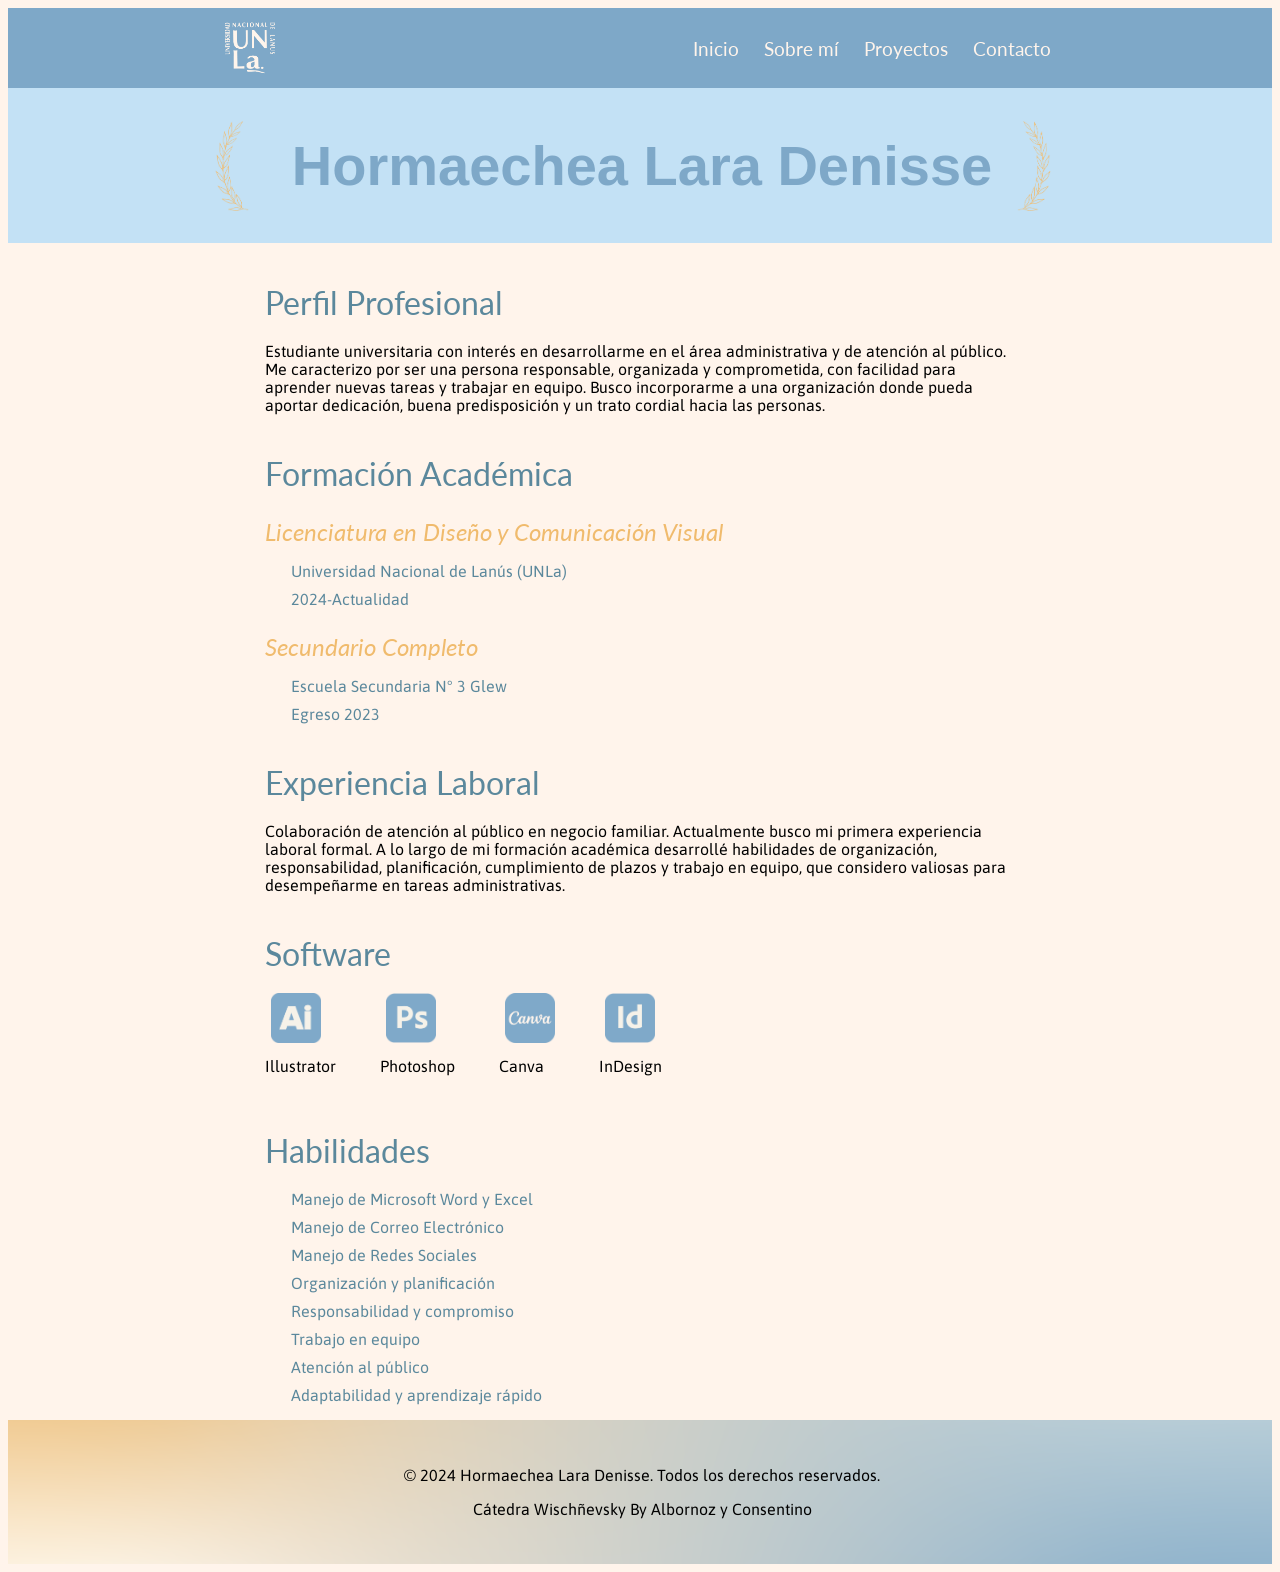
==== index.html @ e897393e "devolución pre-entrega" ====
<!DOCTYPE html>
<html lang="es">

<head>
    <meta charset="utf-8" />
    <title>CV Denisse</title>
    <link rel="stylesheet" href="estilos.css" />
    <style>
        @import url('https://fonts.googleapis.com/css2?family=Asap:ital,wght@0,100..900;1,100..900&display=swap');
        @import url('https://fonts.googleapis.com/css2?family=Lato:ital,wght@0,100;0,300;0,400;0,700;0,900;1,100;1,300;1,400;1,700;1,900&display=swap');
    </style>
    <!--falta el favicon!-->
</head>

<body>
    <header>
        <div class="contenedor">
            <img src="img/unla-claro.png" alt="unla-claro" width="60" height="60" />
            <nav>
                <a href="#">Inicio</a>
                <a href="#">Sobre mí</a>
                <a href="#">Proyectos</a>
                <a href="https://www.instagram.com/d3306_/">Contacto</a>
            </nav>
        </div>
    </header>
    <main>
        <section id="yo">
            <img src="img/laurel-izq.png" alt="laurel-izq" width="90" height="90" />
            <h1>Hormaechea Lara Denisse</h1>
            <img src="img/laurel-der.png" alt="laurel-der" width="90" height="90" />
        </section>
        <section id="perfil">
            <h2>Perfil Profesional</h2>
            <p>Estudiante universitaria con interés en desarrollarme en el área administrativa y de atención al público.
                Me caracterizo por ser una persona responsable, organizada y comprometida, con facilidad para aprender
                nuevas tareas y trabajar en equipo. Busco incorporarme a una organización donde pueda aportar
                dedicación, buena predisposición y un trato cordial hacia las personas. </p>
        </section>
        <section id="formacion">
            <h2>Formación Académica</h2>
            <h3>Licenciatura en Diseño y Comunicación Visual</h3>
            <ul>
                <li>Universidad Nacional de Lanús (UNLa)</li>
                <li>2024-Actualidad</li>
            </ul>
            <h3>Secundario Completo</h3>
            <ul>
                <li>Escuela Secundaria N° 3 Glew</li>
                <li>Egreso 2023</li>
            </ul>
        </section>
        <section id="experiencia">
            <h2>Experiencia Laboral</h2>
            <p>Colaboración de atención al público en negocio familiar. Actualmente busco mi primera experiencia laboral
                formal. A lo largo de mi formación académica desarrollé habilidades de organización, responsabilidad,
                planificación, cumplimiento de plazos y trabajo en equipo, que considero valiosas para desempeñarme en
                tareas administrativas. </p>
        </section>
        <section id="software">
            <h2>Software</h2>
            <article id="iconos">
                <a>
                    <img src="img/logo-ai.png" alt="logo-ai" width="50" height="50" />
                    <p>Illustrator</p>
                </a>
                <a>
                    <img src="img/logo-ps.png" alt="logo-ps" width="50" height="50" />
                    <p>Photoshop</p>
                </a>
                <a>
                    <img src="img/logo-can.png" alt="logo-can" width="50" height="50" />
                    <p>Canva</p>
                </a>
                <a>
                    <img src="img/logo-id.png" alt="logo-id" width="50" height="50" />
                    <p>InDesign</p>
                </a>
            </article>
        </section>
        <section id="habilidades">
            <h2>Habilidades</h2>
            <ul>
                <li>Manejo de Microsoft Word y Excel</li>
                <li>Manejo de Correo Electrónico</li>
                <li>Manejo de Redes Sociales</li>
                <li>Organización y planificación</li>
                <li>Responsabilidad y compromiso</li>
                <li>Trabajo en equipo</li>
                <li>Atención al público</li>
                <li>Adaptabilidad y aprendizaje rápido</li>
            </ul>
        </section>
    </main>
    <footer>
        <p>© 2024 Hormaechea Lara Denisse. Todos los derechos reservados.</p>
        <p>Cátedra Wischñevsky By Albornoz y Consentino</p>
    </footer>
</body>

</html>
---- estilos.css ----
/* CSS DOCUMENT */
@charset "UTF-8";


/* titulos y eso */

body {

    h1,
    h2,
    h3,
    p {
        margin-left: 4px;
        margin-right: 0;
        padding: 0;
    }

    background-color: #fff4eb;
}

h1 {
    font-family: "Lato-bold", sans-serif;
    font-weight: 700;
    font-style: normal;
    font-size: 3.5em;
    color: #7ea8c8;
    margin-left: 6px;
    text-align: center;
}

h2 {
    font-family: "Lato", sans-serif;
    font-weight: 400;
    font-style: normal;
    font-size: 2em;
    color: #5b889c;
    margin-left: 10px;
    margin-bottom: 20px;
    margin-top: 40px;
}

h3 {
    font-family: "Lato", sans-serif;
    font-weight: 400;
    font-style: italic;
    font-size: 1.5em;
    color: #f0bb6d;
    margin-left: 6px;
    margin-bottom: 10px;
}

p {
    font-family: "Asap", sans-serif;
    font-weight: 400;
    font-style: normal;
    font-size: 1em;
    color: #000000;
    margin-left: 6px
}

ul {
    font-family: "Asap", sans-serif;
    font-weight: 400;
    font-style: normal;
    font-size: 1em;
    color: #5b889c;
    list-style: none;
    padding-left: 20px;

    li {
        margin: 10px;
    }
}

#yo {
    display: flex;
    justify-content: center;
    align-items: center;
    background-color: #c3e1f5;
    height: 15vh; /*esta altura es rarísima, primero es un error establecer una altura fija a los objetos porque cuando pasemos a responsive vas a tener un problemón, el tamaño de una caja lo tiene que generar los elementos internos como los paddings, y por otro lado, se utilizan los vh para cuando la medida depende de un tamaño de pantalla y este número es muy chiquito */
    padding: 10px 16px;
}

#perfil {
    padding: 0 20%; /*este porcentaje genera márgenes laterales muy grandes y deja demasiado poco espacio útil para el contenido. Buscá una solución con max-width y centrado de flex en lugar de reservar un porcentaje tan grande a cada lado.*/
}

#formacion {
    padding: 0 20%;
}

#experiencia {
    padding: 0 20%;
}

#software {
    padding: 0 20%;
}

#habilidades {
    padding: 0 20%;
}

footer {
    text-align: center;
    padding: 30px;
    background-image: url(img/fondo-1.png);
    background-position: center;
    background-size: cover;
}

header {

    background-color: #7ea8c8;

    nav {
        font-family: "Lato", sans-serif;
        font-weight: 400;
        font-style: normal;
        font-size: 1.2em;
        color: #fff4eb;
        text-align: right;

        a {
            text-decoration: none;
            color: #fff4eb;
            padding: 0 10px;
            font-size: 1em;
        }
    }

    padding: 10px;
}

.contenedor {
    display: flex;
    justify-content: space-around;
    align-items: center;
    flex-wrap: wrap;
}

#iconos {
    display: flex;
    justify-content: flex-start;
    gap: 40px;

    p {
        margin-top: 10px;
    }

    img {
        margin-left: 10px
    }
}
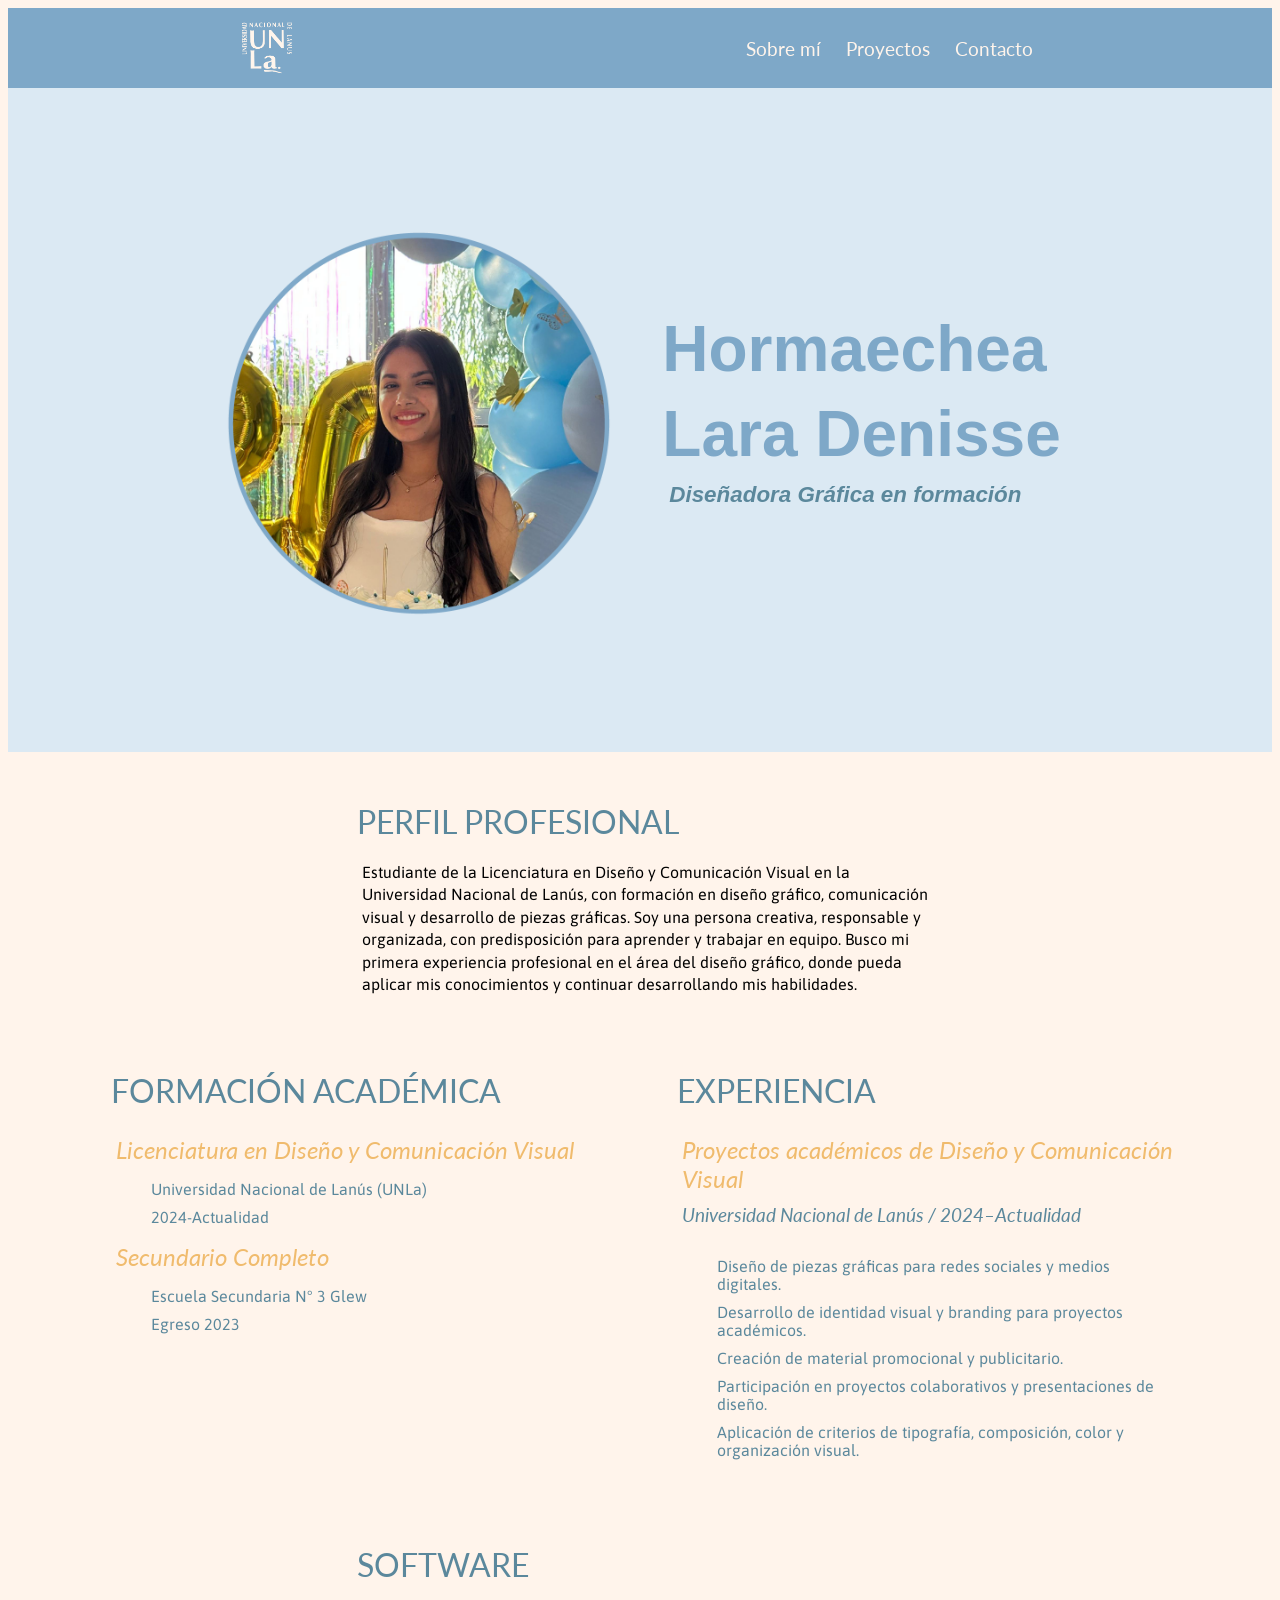
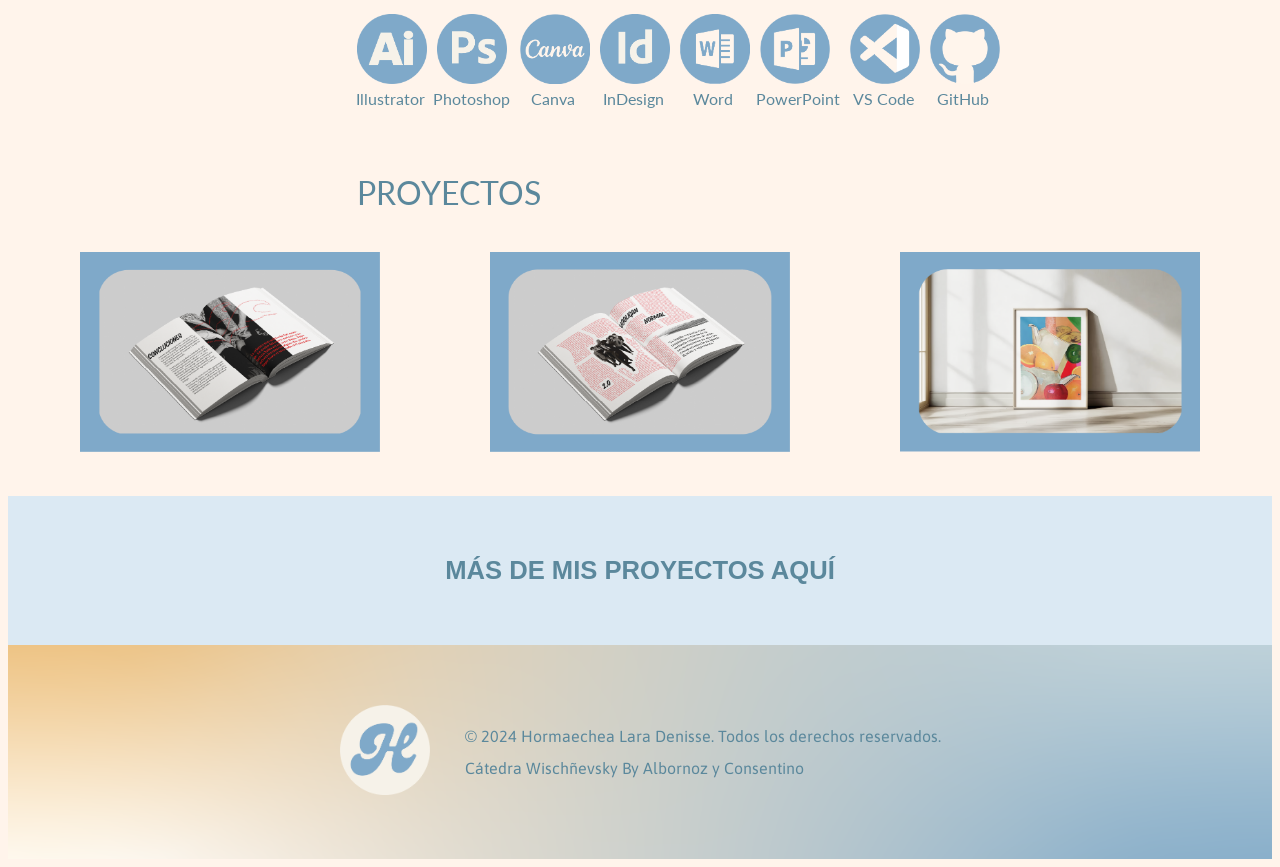
==== commit 201c8d3a: "Entrega final TP1" ====
--- a/index.html
+++ b/index.html
@@ -5,11 +5,11 @@
     <meta charset="utf-8" />
     <title>CV Denisse</title>
     <link rel="stylesheet" href="estilos.css" />
+    <link rel="icon" href="img/favicon.png" type="image/png" />
     <style>
         @import url('https://fonts.googleapis.com/css2?family=Asap:ital,wght@0,100..900;1,100..900&display=swap');
         @import url('https://fonts.googleapis.com/css2?family=Lato:ital,wght@0,100;0,300;0,400;0,700;0,900;1,100;1,300;1,400;1,700;1,900&display=swap');
     </style>
-    <!--falta el favicon!-->
 </head>
 
 <body>
@@ -17,84 +17,136 @@
         <div class="contenedor">
             <img src="img/unla-claro.png" alt="unla-claro" width="60" height="60" />
             <nav>
-                <a href="#">Inicio</a>
-                <a href="#">Sobre mí</a>
-                <a href="#">Proyectos</a>
+                <a href="#perfil">Sobre mí</a>
+                <a href="#proyectos">Proyectos</a>
                 <a href="https://www.instagram.com/d3306_/">Contacto</a>
             </nav>
         </div>
     </header>
     <main>
         <section id="yo">
-            <img src="img/laurel-izq.png" alt="laurel-izq" width="90" height="90" />
-            <h1>Hormaechea Lara Denisse</h1>
-            <img src="img/laurel-der.png" alt="laurel-der" width="90" height="90" />
+            <div class="izq">
+                <img src="img/yo.png" alt="yo" width="400px" height="400px" />
+            </div>
+            <div class="der">
+                <h1>Hormaechea</h1>
+                <h1>Lara Denisse</h1>
+                <h3>Diseñadora Gráfica en formación</h3>
+            </div>
         </section>
         <section id="perfil">
-            <h2>Perfil Profesional</h2>
-            <p>Estudiante universitaria con interés en desarrollarme en el área administrativa y de atención al público.
-                Me caracterizo por ser una persona responsable, organizada y comprometida, con facilidad para aprender
-                nuevas tareas y trabajar en equipo. Busco incorporarme a una organización donde pueda aportar
-                dedicación, buena predisposición y un trato cordial hacia las personas. </p>
+            <div class="perfil-izq">
+                <h2>PERFIL PROFESIONAL</h2>
+                <p>Estudiante de la Licenciatura en Diseño y Comunicación Visual en la Universidad Nacional de Lanús,
+                    con formación en diseño gráfico, comunicación visual y desarrollo de piezas gráficas. Soy una
+                    persona
+                    creativa, responsable y organizada, con predisposición para aprender y trabajar en equipo. Busco mi
+                    primera experiencia profesional en el área del diseño gráfico, donde pueda aplicar mis conocimientos
+                    y continuar desarrollando mis habilidades. </p>
+            </div>
         </section>
-        <section id="formacion">
-            <h2>Formación Académica</h2>
-            <h3>Licenciatura en Diseño y Comunicación Visual</h3>
-            <ul>
-                <li>Universidad Nacional de Lanús (UNLa)</li>
-                <li>2024-Actualidad</li>
-            </ul>
-            <h3>Secundario Completo</h3>
-            <ul>
-                <li>Escuela Secundaria N° 3 Glew</li>
-                <li>Egreso 2023</li>
-            </ul>
-        </section>
-        <section id="experiencia">
-            <h2>Experiencia Laboral</h2>
-            <p>Colaboración de atención al público en negocio familiar. Actualmente busco mi primera experiencia laboral
-                formal. A lo largo de mi formación académica desarrollé habilidades de organización, responsabilidad,
-                planificación, cumplimiento de plazos y trabajo en equipo, que considero valiosas para desempeñarme en
-                tareas administrativas. </p>
+        <section class="formacion-experiencia">
+            <article class="formacion">
+                <h2>FORMACIÓN ACADÉMICA</h2>
+                <div class="contenedores-formacion">
+                    <div class="universidad-izq">
+                        <h4>Licenciatura en Diseño y Comunicación Visual</h4>
+                        <ul>
+                            <li>Universidad Nacional de Lanús (UNLa)</li>
+                            <li>2024-Actualidad</li>
+                        </ul>
+                    </div>
+                    <div class="colegio-der">
+                        <h4>Secundario Completo</h4>
+                        <ul>
+                            <li>Escuela Secundaria N° 3 Glew</li>
+                            <li>Egreso 2023</li>
+                        </ul>
+                    </div>
+                </div>
+            </article>
+            <article class="experiencia">
+                <h2>EXPERIENCIA</h2>
+                <h4>Proyectos académicos de Diseño y Comunicación Visual</h4>
+                <h5>Universidad Nacional de Lanús / 2024–Actualidad</h5>
+                <ul>
+                    <li>Diseño de piezas gráficas para redes sociales y medios digitales.</li>
+                    <li>Desarrollo de identidad visual y branding para proyectos académicos.</li>
+                    <li>Creación de material promocional y publicitario.</li>
+                    <li>Participación en proyectos colaborativos y presentaciones de diseño.</li>
+                    <li>Aplicación de criterios de tipografía, composición, color y organización visual.</li>
+                </ul>
+            </article>
         </section>
         <section id="software">
-            <h2>Software</h2>
-            <article id="iconos">
-                <a>
-                    <img src="img/logo-ai.png" alt="logo-ai" width="50" height="50" />
-                    <p>Illustrator</p>
-                </a>
-                <a>
-                    <img src="img/logo-ps.png" alt="logo-ps" width="50" height="50" />
-                    <p>Photoshop</p>
-                </a>
-                <a>
-                    <img src="img/logo-can.png" alt="logo-can" width="50" height="50" />
-                    <p>Canva</p>
-                </a>
-                <a>
-                    <img src="img/logo-id.png" alt="logo-id" width="50" height="50" />
-                    <p>InDesign</p>
-                </a>
-            </article>
+            <div class="software">
+                <h2>SOFTWARE</h2>
+                <article id="iconos">
+                    <a>
+                        <img src="img/ai.png" alt="ai" width="70" height="70" />
+                        <h6>Illustrator</h6>
+                    </a>
+                    <a>
+                        <img src="img/ps.png" alt="ps" width="70" height="70" />
+                        <h6>Photoshop</h6>
+                    </a>
+                    <a>
+                        <img src="img/canva.png" alt="canva" width="70" height="70" />
+                        <h6>Canva</h6>
+                    </a>
+                    <a>
+                        <img src="img/id.png" alt="id" width="70" height="70" />
+                        <h6>InDesign</h6>
+                    </a>
+                    <a>
+                        <img src="img/word.png" alt="word" width="70" height="70" />
+                        <h6>Word</h6>
+                    </a>
+                    <a>
+                        <img src="img/pp.png" alt="pp" width="70" height="70" />
+                        <h6>PowerPoint</h6>
+                    </a>
+                    <a>
+                        <img src="img/vscode.png" alt="vscode" width="70" height="70" />
+                        <h6>VS Code</h6>
+                    </a>
+                    <a>
+                        <img src="img/git.png" alt="git" width="70" height="70" />
+                        <h6>GitHub</h6>
+                    </a>
+                </article>
+            </div>
         </section>
-        <section id="habilidades">
-            <h2>Habilidades</h2>
-            <ul>
-                <li>Manejo de Microsoft Word y Excel</li>
-                <li>Manejo de Correo Electrónico</li>
-                <li>Manejo de Redes Sociales</li>
-                <li>Organización y planificación</li>
-                <li>Responsabilidad y compromiso</li>
-                <li>Trabajo en equipo</li>
-                <li>Atención al público</li>
-                <li>Adaptabilidad y aprendizaje rápido</li>
-            </ul>
+        <section id="proyectos">
+            <div class="proyectos">
+                <h2>PROYECTOS</h2>
+            </div>
+            <div class="proyecto-img">
+                <div class="doble-img">
+                    <img src="img/doble-img.png" alt="doble-img" width="300" height="200" />
+                </div>
+                <div class="doble-roja">
+                    <img src="img/doble-roja.png" alt="doble-roja" width="300" height="200" />
+                </div>
+                <div class="cuadro">
+                    <img src="img/cuadro.png" alt="cuadro" width="300" height="200" />
+                </div>
+            </div>
+            <nav class="link-proyectos">
+                <a href="https://www.behance.net/laradehormaec">MÁS DE MIS PROYECTOS AQUÍ</a>
+            </nav>
         </section>
     </main>
     <footer>
-        <p>© 2024 Hormaechea Lara Denisse. Todos los derechos reservados.</p>
-        <p>Cátedra Wischñevsky By Albornoz y Consentino</p>
+        <section id="f">
+            <div class="f-izq">
+                <img src="img/favicon.png" alt="favicon" width="90" height="90">
+            </div>
+            <div class="f-der">
+                <p>© 2024 Hormaechea Lara Denisse. Todos los derechos reservados.</p>
+                <p>Cátedra Wischñevsky By Albornoz y Consentino</p>
+            </div>
+        </section>
     </footer>
 </body>
 
--- a/estilos.css
+++ b/estilos.css
@@ -2,19 +2,8 @@
 @charset "UTF-8";
 
 
-/* titulos y eso */
-
+/*estilos generales*/
 body {
-
-    h1,
-    h2,
-    h3,
-    p {
-        margin-left: 4px;
-        margin-right: 0;
-        padding: 0;
-    }
-
     background-color: #fff4eb;
 }
 
@@ -22,10 +11,12 @@
     font-family: "Lato-bold", sans-serif;
     font-weight: 700;
     font-style: normal;
-    font-size: 3.5em;
+    font-size: 4em;
     color: #7ea8c8;
-    margin-left: 6px;
-    text-align: center;
+    margin-left: 3px;
+    margin-bottom: 11px;
+    margin-top: 3px;
+    text-align: left;
 }
 
 h2 {
@@ -36,17 +27,51 @@
     color: #5b889c;
     margin-left: 10px;
     margin-bottom: 20px;
-    margin-top: 40px;
+    margin-top: 10px;
 }
 
 h3 {
+    font-family: "Lato-semibold", sans-serif;
+    font-weight: 600;
+    font-style: italic;
+    font-size: 1.4em;
+    color: #5b889c;
+    margin-left: 10px;
+    margin-top: 2px;
+}
+
+h4 {
     font-family: "Lato", sans-serif;
     font-weight: 400;
     font-style: italic;
     font-size: 1.5em;
     color: #f0bb6d;
+    margin-left: 15px;
+    margin-bottom: 5px;
+    margin-top: 5px;
+
+}
+
+h5 {
+    font-family: "Lato", sans-serif;
+    font-weight: 400;
+    font-style: italic;
+    font-size: 1.2em;
+    color: #5b889c;
+    margin-left: 15px;
+    margin-bottom: 5px;
+    margin-top: 5px;
+}
+
+h6 {
+    font-family: "Lato", sans-serif;
+    font-weight: 400;
+    font-style: normal;
+    font-size: 1em;
+    color: #5b889c;
     margin-left: 6px;
-    margin-bottom: 10px;
+    margin-bottom: 5px;
+    margin-top: 3px;
 }
 
 p {
@@ -55,7 +80,8 @@
     font-style: normal;
     font-size: 1em;
     color: #000000;
-    margin-left: 6px
+    margin-left: 15px;
+    line-height: 1.4em;
 }
 
 ul {
@@ -65,50 +91,13 @@
     font-size: 1em;
     color: #5b889c;
     list-style: none;
-    padding-left: 20px;
 
     li {
         margin: 10px;
     }
 }
 
-#yo {
-    display: flex;
-    justify-content: center;
-    align-items: center;
-    background-color: #c3e1f5;
-    height: 15vh; /*esta altura es rarísima, primero es un error establecer una altura fija a los objetos porque cuando pasemos a responsive vas a tener un problemón, el tamaño de una caja lo tiene que generar los elementos internos como los paddings, y por otro lado, se utilizan los vh para cuando la medida depende de un tamaño de pantalla y este número es muy chiquito */
-    padding: 10px 16px;
-}
-
-#perfil {
-    padding: 0 20%; /*este porcentaje genera márgenes laterales muy grandes y deja demasiado poco espacio útil para el contenido. Buscá una solución con max-width y centrado de flex en lugar de reservar un porcentaje tan grande a cada lado.*/
-}
-
-#formacion {
-    padding: 0 20%;
-}
-
-#experiencia {
-    padding: 0 20%;
-}
-
-#software {
-    padding: 0 20%;
-}
-
-#habilidades {
-    padding: 0 20%;
-}
-
-footer {
-    text-align: center;
-    padding: 30px;
-    background-image: url(img/fondo-1.png);
-    background-position: center;
-    background-size: cover;
-}
-
+/*inicio de header*/
 header {
 
     background-color: #7ea8c8;
@@ -139,16 +128,185 @@
     flex-wrap: wrap;
 }
 
+/*fin de header*/
+
+
+/*inicio yo*/
+#yo {
+    display: flex;
+    justify-content: center;
+    align-items: center;
+    gap: 20px;
+    background-color: #dbe9f3;
+    padding-top: 130px;
+    padding-bottom: 130px;
+}
+
+.der {
+    text-indent: 20px;
+}
+
+/*fin yo*/
+
+
+/*inicio perfil*/
+#perfil {
+    margin-left: 185px;
+    margin-right: 185px;
+    margin-top: 50px;
+    padding-left: 154px;
+    padding-right: 154px;
+}
+
+/*fin perfil*/
+
+
+/*inicio formacion y experiencia*/
+.formacion-experiencia {
+    display: flex;
+    justify-content: center;
+    flex-direction: row;
+    column-gap: 8%;
+    padding: 50px 50px 50px 50px;
+}
+
+/*fin formacion y experiencia*/
+
+
+/*inicio formacion*/
+.formacion {
+    display: flex;
+    flex-direction: column;
+    max-width: 44%;
+}
+
+/*fin formacion*/
+
+
+/*inicio experiencia*/
+.experiencia {
+    display: flex;
+    flex-direction: column;
+    max-width: 44%;
+}
+
+/*fin experiencia*/
+
+
+/*inicio software*/
+.software {
+    margin-left: 185px;
+    margin-right: 185px;
+    padding-left: 154px;
+    padding-right: 154px;
+}
+
 #iconos {
     display: flex;
-    justify-content: flex-start;
-    gap: 40px;
-
+    justify-content: space-around;
+
+    h6 {
+        margin-top: 1px;
+        text-align: center;
+    }
+
+    img {
+        margin-left: 10px;
+        margin-top: 10px;
+    }
+}
+
+/*fin software*/
+
+
+/*inicio proyectos*/
+.proyectos {
+    margin-left: 185px;
+    margin-right: 185px;
+    margin-top: 60px;
+    margin-bottom: 30px;
+    padding-left: 154px;
+    padding-right: 154px;
+
+}
+
+.proyecto-img {
+    display: flex;
+    flex-wrap: wrap;
+    justify-content: center;
+    gap: 110px;
+    margin: 40px;
+}
+
+.doble-img:hover {
+    transform: scale(1.3);
+    transition: 2s;
+    box-shadow: 0px 0px 20px #f1bb6d;
+}
+
+.doble-roja:hover {
+    transform: scale(1.3);
+    transition: 2s;
+    box-shadow: 0px 0px 20px #f1bb6d;
+}
+
+.cuadro:hover {
+    transform: scale(1.3);
+    transition: 2s;
+    box-shadow: 0px 0px 20px #f1bb6d;
+}
+
+.link-proyectos {
+    text-align: center;
+    padding: 60px;
+    background-color: #dbe9f3;
+}
+
+.link-proyectos a {
+    font-family: "Lato-bold", sans-serif;
+    font-weight: 700;
+    font-style: normal;
+    font-size: 1.6em;
+    text-decoration: none;
+    background: none;
+    border: none;
+    transition: 0.5s;
+    cursor: pointer;
+    border-radius: 2px;
+    color: #5b889c;
+}
+
+.link-proyectos a:hover {
+    background-color: #fff4eb;
+    box-shadow: 0 0 10px #f0bb6d, 0 0 40px #f0bb6d, 0 0 80px #f0bb6d;
+}
+
+/*fin proyectos*/
+
+
+/*inicio footer*/
+footer {
+    padding: 60px;
+    background-image: url(img/fondo-1.png);
+    background-position: center;
+    background-size: cover;
+}
+
+#f {
+    display: flex;
+    flex-wrap: wrap;
+    justify-content: center;
+    align-items: center;
+    gap: 20px
+}
+
+.f-der {
     p {
-        margin-top: 10px;
-    }
-
-    img {
-        margin-left: 10px
-    }
-}+        color:#5b889c;
+        text-align: left;
+        line-height: 1em;
+        font-size: 1em;
+    }
+}
+
+/*fin footer*/
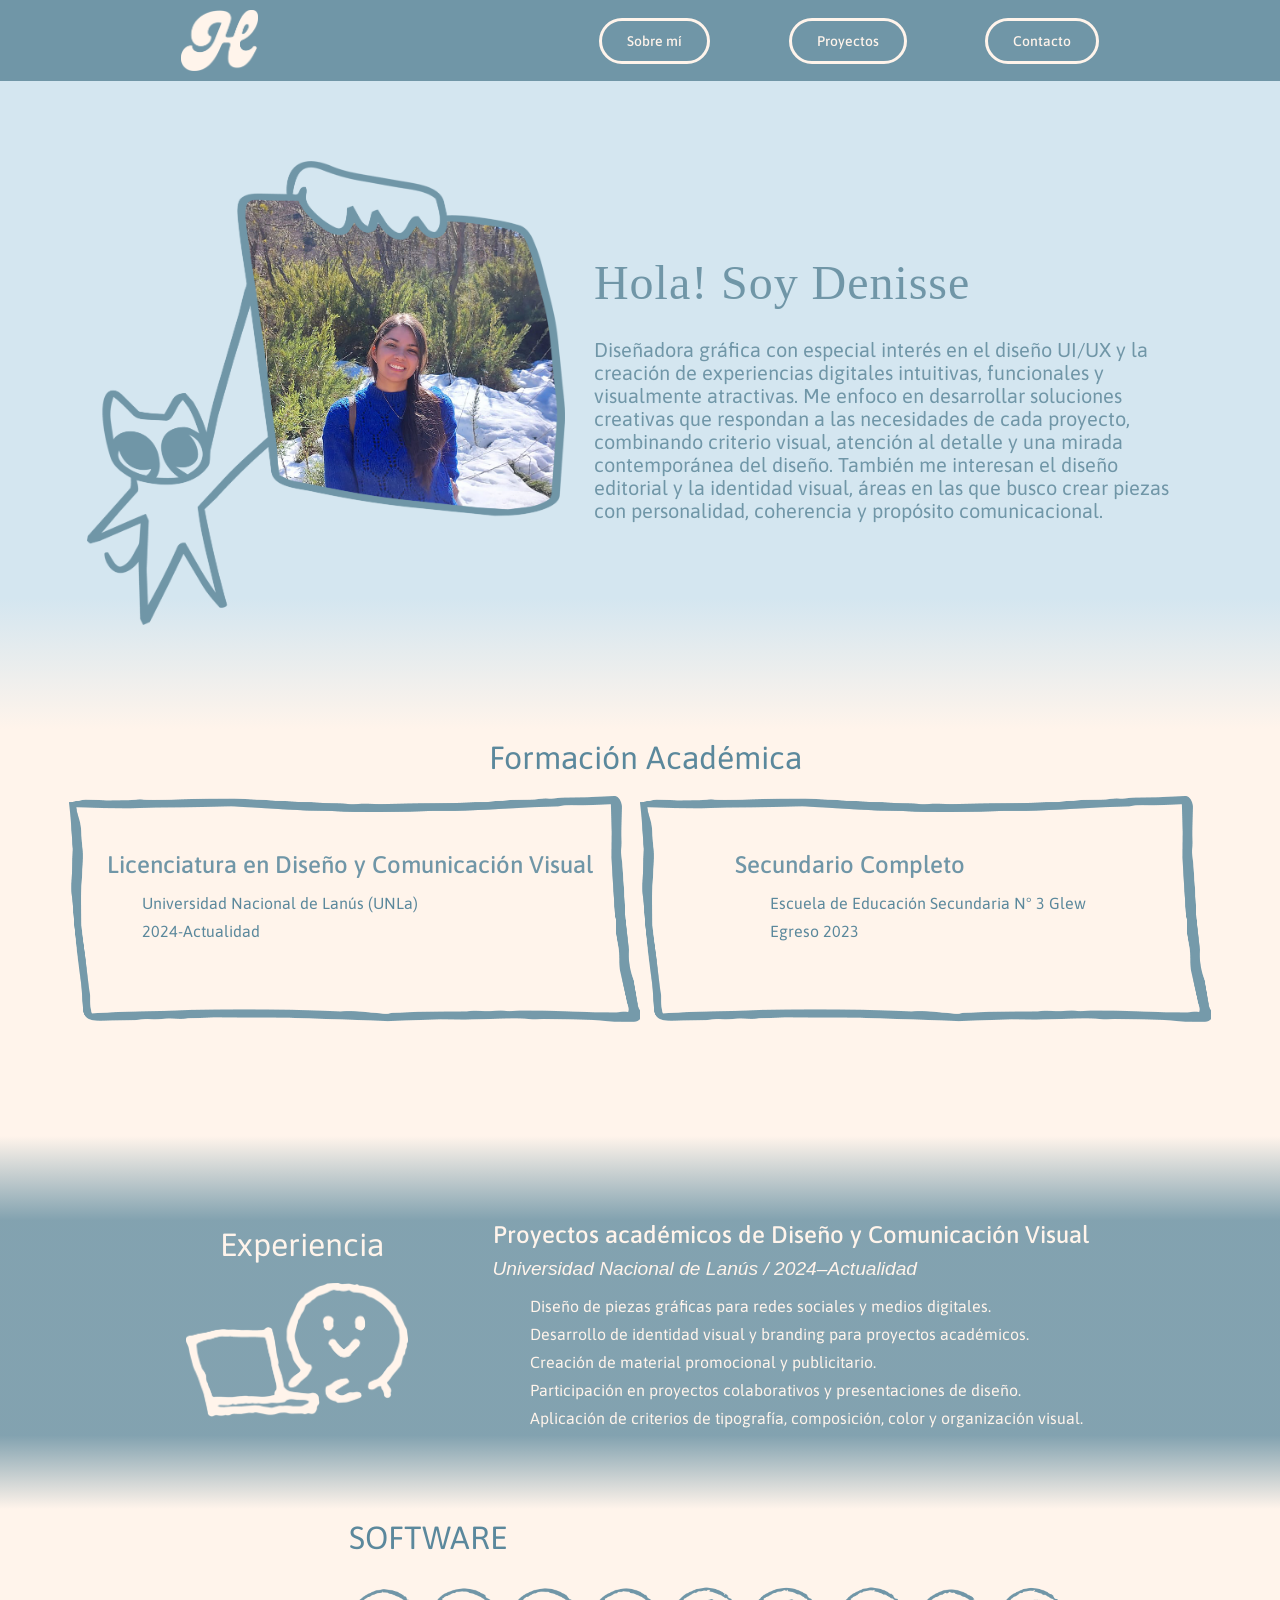
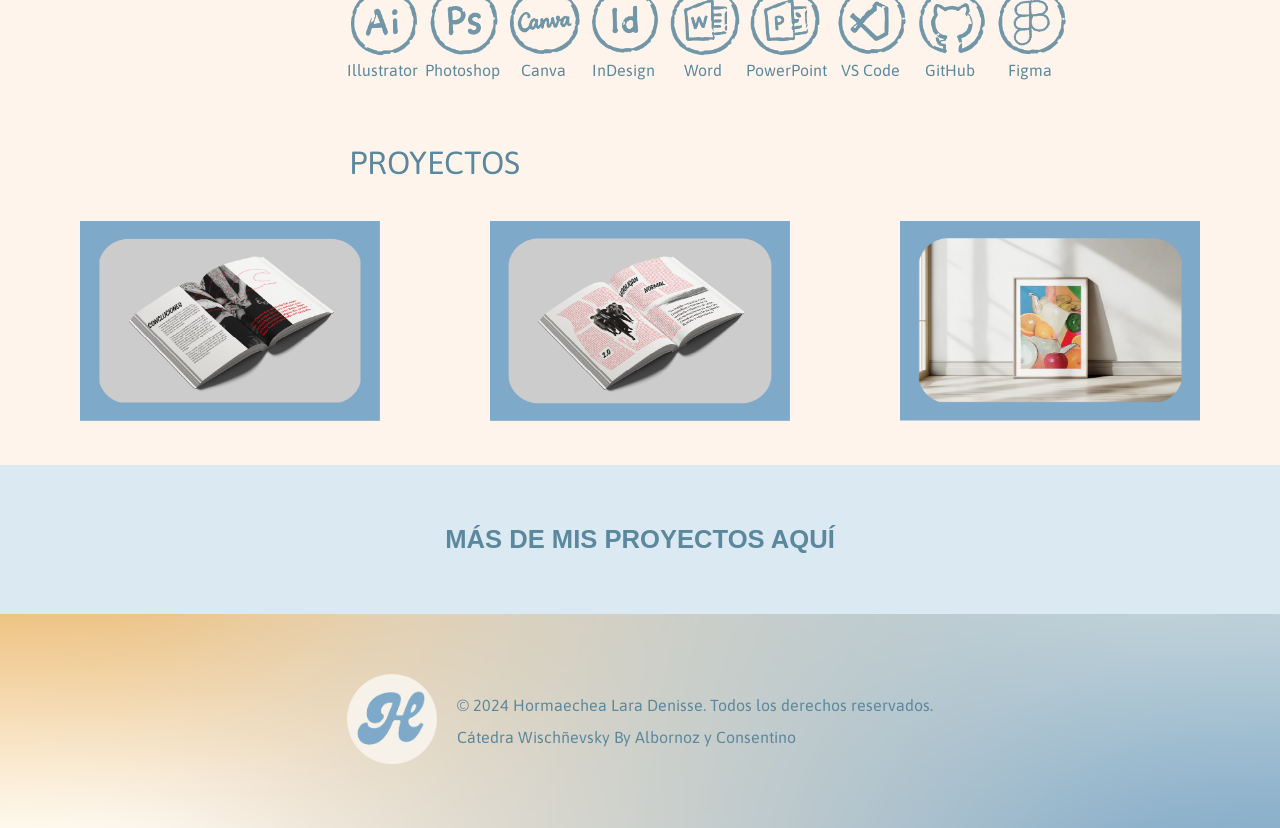
==== commit 37790d82: "pre-entrega" ====
--- a/index.html
+++ b/index.html
@@ -8,14 +8,13 @@
     <link rel="icon" href="img/favicon.png" type="image/png" />
     <style>
         @import url('https://fonts.googleapis.com/css2?family=Asap:ital,wght@0,100..900;1,100..900&display=swap');
-        @import url('https://fonts.googleapis.com/css2?family=Lato:ital,wght@0,100;0,300;0,400;0,700;0,900;1,100;1,300;1,400;1,700;1,900&display=swap');
     </style>
 </head>
 
 <body>
     <header>
         <div class="contenedor">
-            <img src="img/unla-claro.png" alt="unla-claro" width="60" height="60" />
+            <img src="img/logo-claro.png" alt="logo-claro" width="77" height="61" />
             <nav>
                 <a href="#perfil">Sobre mí</a>
                 <a href="#proyectos">Proyectos</a>
@@ -26,47 +25,52 @@
     <main>
         <section id="yo">
             <div class="izq">
-                <img src="img/yo.png" alt="yo" width="400px" height="400px" />
+                <img src="img/yo.png" alt="yo" width="478px" height="464px" />
             </div>
             <div class="der">
-                <h1>Hormaechea</h1>
-                <h1>Lara Denisse</h1>
-                <h3>Diseñadora Gráfica en formación</h3>
+                <h1>Hola! Soy Denisse</h1>
+                <p>Diseñadora gráfica con especial interés en el diseño UI/UX y la creación de experiencias digitales
+                    intuitivas, funcionales y visualmente atractivas. Me enfoco en desarrollar soluciones creativas que
+                    respondan a las necesidades de cada proyecto, combinando criterio visual, atención al detalle y una
+                    mirada contemporánea del diseño. También me interesan el diseño editorial y la identidad visual,
+                    áreas en las que busco crear piezas con personalidad, coherencia y propósito comunicacional.</p>
             </div>
         </section>
-        <section id="perfil">
-            <div class="perfil-izq">
-                <h2>PERFIL PROFESIONAL</h2>
-                <p>Estudiante de la Licenciatura en Diseño y Comunicación Visual en la Universidad Nacional de Lanús,
-                    con formación en diseño gráfico, comunicación visual y desarrollo de piezas gráficas. Soy una
-                    persona
-                    creativa, responsable y organizada, con predisposición para aprender y trabajar en equipo. Busco mi
-                    primera experiencia profesional en el área del diseño gráfico, donde pueda aplicar mis conocimientos
-                    y continuar desarrollando mis habilidades. </p>
-            </div>
-        </section>
-        <section class="formacion-experiencia">
-            <article class="formacion">
-                <h2>FORMACIÓN ACADÉMICA</h2>
-                <div class="contenedores-formacion">
-                    <div class="universidad-izq">
+        <section class="formacion">
+            <h2>Formación Académica</h2>
+            <div class="contenedores-formacion">
+                <div class="universidad-izq">
+                    <div class="uno">
+                        <img src="img/cuadro1.png" alt="cuadro" width="571" height="226" />
+                    </div>
+                    <div class="dos">
                         <h4>Licenciatura en Diseño y Comunicación Visual</h4>
                         <ul>
                             <li>Universidad Nacional de Lanús (UNLa)</li>
                             <li>2024-Actualidad</li>
                         </ul>
                     </div>
-                    <div class="colegio-der">
+                </div>
+                <div class="colegio-der">
+                    <div class="tres">
+                        <img src="img/cuadro2.png" alt="cuadro" width="571" height="226" />
+                    </div>
+                    <div class="cuatro">
                         <h4>Secundario Completo</h4>
                         <ul>
-                            <li>Escuela Secundaria N° 3 Glew</li>
+                            <li>Escuela de Educación Secundaria N° 3 Glew</li>
                             <li>Egreso 2023</li>
                         </ul>
                     </div>
                 </div>
-            </article>
-            <article class="experiencia">
-                <h2>EXPERIENCIA</h2>
+            </div>
+        </section>
+        <section class="experiencia">
+            <div class="experiencia-izq">
+                <h2>Experiencia</h2>
+                <img src="img/experiencia.png" alt="experiencia" width="222" height="134" />
+            </div>
+            <div class="experiencia-der">
                 <h4>Proyectos académicos de Diseño y Comunicación Visual</h4>
                 <h5>Universidad Nacional de Lanús / 2024–Actualidad</h5>
                 <ul>
@@ -76,7 +80,7 @@
                     <li>Participación en proyectos colaborativos y presentaciones de diseño.</li>
                     <li>Aplicación de criterios de tipografía, composición, color y organización visual.</li>
                 </ul>
-            </article>
+            </div>
         </section>
         <section id="software">
             <div class="software">
@@ -107,12 +111,16 @@
                         <h6>PowerPoint</h6>
                     </a>
                     <a>
-                        <img src="img/vscode.png" alt="vscode" width="70" height="70" />
+                        <img src="img/vs.png" alt="vs" width="70" height="70" />
                         <h6>VS Code</h6>
                     </a>
                     <a>
                         <img src="img/git.png" alt="git" width="70" height="70" />
                         <h6>GitHub</h6>
+                    </a>
+                    <a>
+                        <img src="img/figma.png" alt="figma" width="70" height="70" />
+                        <h6>Figma</h6>
                     </a>
                 </article>
             </div>
--- a/estilos.css
+++ b/estilos.css
@@ -1,26 +1,31 @@
 /* CSS DOCUMENT */
 @charset "UTF-8";
 
+@font-face {
+    font-family: "GentyDemo-Regular";
+    src: url(fuentes/GentyDemo-Regular.otf) format("opentype");
+}
 
 /*estilos generales*/
 body {
     background-color: #fff4eb;
+    margin: 0;
 }
 
 h1 {
-    font-family: "Lato-bold", sans-serif;
-    font-weight: 700;
-    font-style: normal;
-    font-size: 4em;
-    color: #7ea8c8;
-    margin-left: 3px;
-    margin-bottom: 11px;
-    margin-top: 3px;
-    text-align: left;
+    color: var(--1, #7096A7);
+    font-family: "Genty Demo";
+    font-size: 48px;
+    font-style: normal;
+    font-weight: 400;
+    line-height: normal;
+    letter-spacing: 0.96px;
+    align-self: stretch;
+    margin-bottom: 8px;
 }
 
 h2 {
-    font-family: "Lato", sans-serif;
+    font-family: "Asap", sans-serif;
     font-weight: 400;
     font-style: normal;
     font-size: 2em;
@@ -31,7 +36,7 @@
 }
 
 h3 {
-    font-family: "Lato-semibold", sans-serif;
+    font-family: "Asap-semibold", sans-serif;
     font-weight: 600;
     font-style: italic;
     font-size: 1.4em;
@@ -41,11 +46,11 @@
 }
 
 h4 {
-    font-family: "Lato", sans-serif;
-    font-weight: 400;
-    font-style: italic;
-    font-size: 1.5em;
-    color: #f0bb6d;
+    font-family: "Asap", sans-serif;
+    font-weight: 500;
+    font-style: medium-italic;
+    font-size: 24px;
+    color: #7096A7;
     margin-left: 15px;
     margin-bottom: 5px;
     margin-top: 5px;
@@ -53,7 +58,7 @@
 }
 
 h5 {
-    font-family: "Lato", sans-serif;
+    font-family: "Asap", sans-serif;
     font-weight: 400;
     font-style: italic;
     font-size: 1.2em;
@@ -64,7 +69,7 @@
 }
 
 h6 {
-    font-family: "Lato", sans-serif;
+    font-family: "Asap", sans-serif;
     font-weight: 400;
     font-style: normal;
     font-size: 1em;
@@ -75,13 +80,12 @@
 }
 
 p {
-    font-family: "Asap", sans-serif;
-    font-weight: 400;
-    font-style: normal;
-    font-size: 1em;
-    color: #000000;
-    margin-left: 15px;
-    line-height: 1.4em;
+    color: #7096A7;
+    font-family: Asap;
+    font-size: 20px;
+    font-style: normal;
+    font-weight: 400;
+    line-height: normal;
 }
 
 ul {
@@ -100,21 +104,31 @@
 /*inicio de header*/
 header {
 
-    background-color: #7ea8c8;
+    background-color: #7096A7;
+
 
     nav {
-        font-family: "Lato", sans-serif;
-        font-weight: 400;
-        font-style: normal;
-        font-size: 1.2em;
-        color: #fff4eb;
-        text-align: right;
+        display: flex;
+        width: 500px;
+        justify-content: space-between;
+        align-items: center;
 
         a {
+            color: var(--4, #FFF4EB);
+            font-family: Asap;
+            font-size: 14px;
+            font-style: normal;
+            font-weight: 500;
             text-decoration: none;
-            color: #fff4eb;
-            padding: 0 10px;
-            font-size: 1em;
+            line-height: normal;
+            display: flex;
+            height: 40px;
+            padding: 0px 25px;
+            justify-content: center;
+            align-items: center;
+            gap: 10px;
+            border-radius: 70px;
+            border: 3px solid var(--4, #FFF4EB);
         }
     }
 
@@ -133,32 +147,24 @@
 
 /*inicio yo*/
 #yo {
-    display: flex;
-    justify-content: center;
-    align-items: center;
-    gap: 20px;
-    background-color: #dbe9f3;
-    padding-top: 130px;
-    padding-bottom: 130px;
+    background: linear-gradient(180deg, #D4E6F0 79.81%, #FFF4EB 100%);
+    display: flex;
+    align-items: center;
+    gap: 29px;
+    justify-content: center;
+    padding-top: 80px;
+    padding-bottom: 100px;
 }
 
 .der {
-    text-indent: 20px;
+    display: flex;
+    width: 599px;
+    padding-bottom: 33px;
+    flex-direction: column;
+    align-items: flex-start;
 }
 
 /*fin yo*/
-
-
-/*inicio perfil*/
-#perfil {
-    margin-left: 185px;
-    margin-right: 185px;
-    margin-top: 50px;
-    padding-left: 154px;
-    padding-right: 154px;
-}
-
-/*fin perfil*/
 
 
 /*inicio formacion y experiencia*/
@@ -177,17 +183,79 @@
 .formacion {
     display: flex;
     flex-direction: column;
-    max-width: 44%;
+    align-items: center;
+}
+
+.contenedores-formacion {
+    display: flex;
+    flex-direction: row;
+    justify-content: center;
 }
 
 /*fin formacion*/
 
+/*universidad izquierda*/
+.uno {
+    z-index: 1;
+    position: static;
+}
+
+.dos {
+    z-index: 2;
+    position: relative;
+    bottom: 180px;
+    left: 23px;
+}
+
+.tres {
+    z-index: 3;
+    position: static;
+}
+
+.cuatro {
+    z-index: 4;
+    position: relative;
+    bottom: 180px;
+    left: 80px;
+}
 
 /*inicio experiencia*/
 .experiencia {
+    background: linear-gradient(180deg, #FFF4EB 0%, rgba(112, 150, 167, 0.87) 22.6%, rgba(112, 150, 167, 0.87) 80.29%, #FFF4EB 100%);
+    display: flex;
+    justify-content: center;
+    padding: 80px 0px 70px 0px;
+    gap:70px
+}
+
+.experiencia-izq {
     display: flex;
     flex-direction: column;
-    max-width: 44%;
+    align-items: center;
+
+    h2 {
+        color: #fff4eb;
+    }
+}
+
+.experiencia-der {
+    display: flex;
+    flex-direction: column;
+
+    h4 {
+        color: #fff4eb;
+    }
+    ul {
+        margin: 2px;
+    }
+
+    li {
+        color: #fff4eb;
+    }
+
+    h5 {
+        color: #fff4eb;
+    }
 }
 
 /*fin experiencia*/
@@ -302,7 +370,7 @@
 
 .f-der {
     p {
-        color:#5b889c;
+        color: #5b889c;
         text-align: left;
         line-height: 1em;
         font-size: 1em;
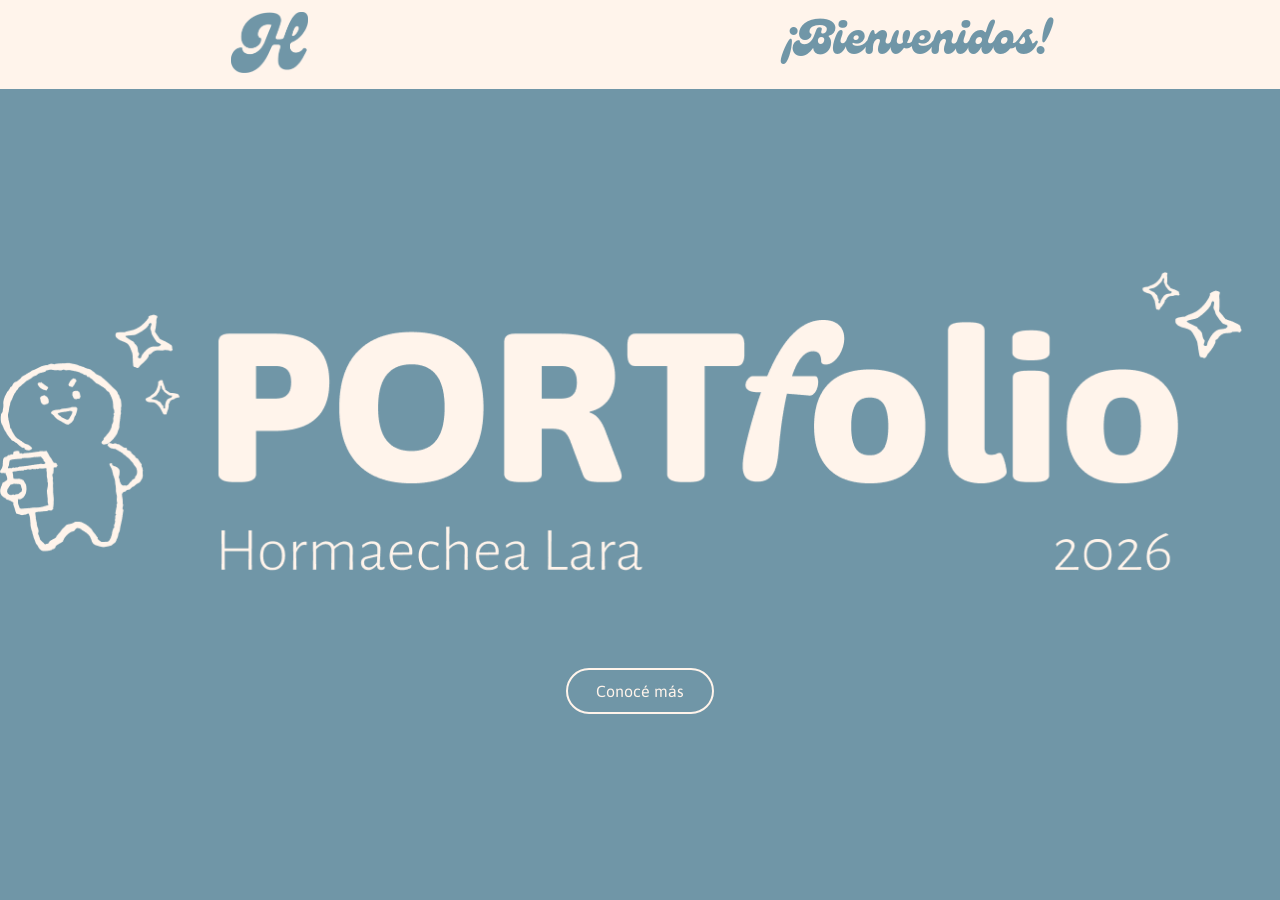
==== commit 467a8d07: "mas html" ====
--- a/index.html
+++ b/index.html
@@ -3,7 +3,7 @@
 
 <head>
     <meta charset="utf-8" />
-    <title>CV Denisse</title>
+    <title>Portfolio Denisse</title>
     <link rel="stylesheet" href="estilos.css" />
     <link rel="icon" href="img/favicon.png" type="image/png" />
     <style>
@@ -11,151 +11,22 @@
     </style>
 </head>
 
-<body>
-    <header>
+<body class="body-index">
+    <header class="header-secundario">
         <div class="contenedor">
-            <img src="img/logo-claro.png" alt="logo-claro" width="77" height="61" />
+            <a href="index.html"><img src="img/logo.png" alt="logo" width="77" height="61" /></a>
             <nav>
-                <a href="#perfil">Sobre mí</a>
-                <a href="#proyectos">Proyectos</a>
-                <a href="https://www.instagram.com/d3306_/">Contacto</a>
+                <a href="sobremi.html">¡Bienvenidos!</a>
             </nav>
         </div>
     </header>
-    <main>
-        <section id="yo">
-            <div class="izq">
-                <img src="img/yo.png" alt="yo" width="478px" height="464px" />
-            </div>
-            <div class="der">
-                <h1>Hola! Soy Denisse</h1>
-                <p>Diseñadora gráfica con especial interés en el diseño UI/UX y la creación de experiencias digitales
-                    intuitivas, funcionales y visualmente atractivas. Me enfoco en desarrollar soluciones creativas que
-                    respondan a las necesidades de cada proyecto, combinando criterio visual, atención al detalle y una
-                    mirada contemporánea del diseño. También me interesan el diseño editorial y la identidad visual,
-                    áreas en las que busco crear piezas con personalidad, coherencia y propósito comunicacional.</p>
-            </div>
-        </section>
-        <section class="formacion">
-            <h2>Formación Académica</h2>
-            <div class="contenedores-formacion">
-                <div class="universidad-izq">
-                    <div class="uno">
-                        <img src="img/cuadro1.png" alt="cuadro" width="571" height="226" />
-                    </div>
-                    <div class="dos">
-                        <h4>Licenciatura en Diseño y Comunicación Visual</h4>
-                        <ul>
-                            <li>Universidad Nacional de Lanús (UNLa)</li>
-                            <li>2024-Actualidad</li>
-                        </ul>
-                    </div>
-                </div>
-                <div class="colegio-der">
-                    <div class="tres">
-                        <img src="img/cuadro2.png" alt="cuadro" width="571" height="226" />
-                    </div>
-                    <div class="cuatro">
-                        <h4>Secundario Completo</h4>
-                        <ul>
-                            <li>Escuela de Educación Secundaria N° 3 Glew</li>
-                            <li>Egreso 2023</li>
-                        </ul>
-                    </div>
-                </div>
-            </div>
-        </section>
-        <section class="experiencia">
-            <div class="experiencia-izq">
-                <h2>Experiencia</h2>
-                <img src="img/experiencia.png" alt="experiencia" width="222" height="134" />
-            </div>
-            <div class="experiencia-der">
-                <h4>Proyectos académicos de Diseño y Comunicación Visual</h4>
-                <h5>Universidad Nacional de Lanús / 2024–Actualidad</h5>
-                <ul>
-                    <li>Diseño de piezas gráficas para redes sociales y medios digitales.</li>
-                    <li>Desarrollo de identidad visual y branding para proyectos académicos.</li>
-                    <li>Creación de material promocional y publicitario.</li>
-                    <li>Participación en proyectos colaborativos y presentaciones de diseño.</li>
-                    <li>Aplicación de criterios de tipografía, composición, color y organización visual.</li>
-                </ul>
-            </div>
-        </section>
-        <section id="software">
-            <div class="software">
-                <h2>SOFTWARE</h2>
-                <article id="iconos">
-                    <a>
-                        <img src="img/ai.png" alt="ai" width="70" height="70" />
-                        <h6>Illustrator</h6>
-                    </a>
-                    <a>
-                        <img src="img/ps.png" alt="ps" width="70" height="70" />
-                        <h6>Photoshop</h6>
-                    </a>
-                    <a>
-                        <img src="img/canva.png" alt="canva" width="70" height="70" />
-                        <h6>Canva</h6>
-                    </a>
-                    <a>
-                        <img src="img/id.png" alt="id" width="70" height="70" />
-                        <h6>InDesign</h6>
-                    </a>
-                    <a>
-                        <img src="img/word.png" alt="word" width="70" height="70" />
-                        <h6>Word</h6>
-                    </a>
-                    <a>
-                        <img src="img/pp.png" alt="pp" width="70" height="70" />
-                        <h6>PowerPoint</h6>
-                    </a>
-                    <a>
-                        <img src="img/vs.png" alt="vs" width="70" height="70" />
-                        <h6>VS Code</h6>
-                    </a>
-                    <a>
-                        <img src="img/git.png" alt="git" width="70" height="70" />
-                        <h6>GitHub</h6>
-                    </a>
-                    <a>
-                        <img src="img/figma.png" alt="figma" width="70" height="70" />
-                        <h6>Figma</h6>
-                    </a>
-                </article>
-            </div>
-        </section>
-        <section id="proyectos">
-            <div class="proyectos">
-                <h2>PROYECTOS</h2>
-            </div>
-            <div class="proyecto-img">
-                <div class="doble-img">
-                    <img src="img/doble-img.png" alt="doble-img" width="300" height="200" />
-                </div>
-                <div class="doble-roja">
-                    <img src="img/doble-roja.png" alt="doble-roja" width="300" height="200" />
-                </div>
-                <div class="cuadro">
-                    <img src="img/cuadro.png" alt="cuadro" width="300" height="200" />
-                </div>
-            </div>
-            <nav class="link-proyectos">
-                <a href="https://www.behance.net/laradehormaec">MÁS DE MIS PROYECTOS AQUÍ</a>
-            </nav>
-        </section>
+    <main class="main-index">
+        <div class="portfolio">
+            <img src="img/portfolio.png" alt="portfolio" width="1252" height="319" />
+        </div>
+        <div class="boton">
+            <a href="sobremi.html" class="boton-conoce">Conocé más</a>
+        </div>
     </main>
-    <footer>
-        <section id="f">
-            <div class="f-izq">
-                <img src="img/favicon.png" alt="favicon" width="90" height="90">
-            </div>
-            <div class="f-der">
-                <p>© 2024 Hormaechea Lara Denisse. Todos los derechos reservados.</p>
-                <p>Cátedra Wischñevsky By Albornoz y Consentino</p>
-            </div>
-        </section>
-    </footer>
-</body>
-
-</html>+    <div class="cursor"></div>
+</body>
--- a/estilos.css
+++ b/estilos.css
@@ -5,6 +5,88 @@
     font-family: "GentyDemo-Regular";
     src: url(fuentes/GentyDemo-Regular.otf) format("opentype");
 }
+
+/*index.html inicio*/
+.body-index {
+    background-color: #7096A7;
+}
+
+.portfolio {
+    display: flex;
+    justify-content: center;
+    margin-top: 90px;
+    padding-top: 90px;
+}
+
+/*header secundario inicio*/
+.header-secundario {
+
+    background-color: #fff4eb;
+
+
+
+    nav {
+        display: flex;
+        justify-content: space-between;
+        align-items: center;
+
+        a {
+            color: var(--4, #7096A7);
+            font-family: "GentyDemo-Regular", sans-serif;
+            font-weight: 400;
+            font-size: 48px;
+            text-decoration: none;
+        }
+    }
+
+    padding: 10px;
+}
+
+.contenedor {
+    display: flex;
+    justify-content: space-around;
+    align-items: center;
+    flex-wrap: wrap;
+}
+
+
+/*header secundario fin*/
+
+/*botón conoceme inicio*/
+.boton {
+    display: flex;
+    justify-content: center;
+    margin-top: 80px;
+}
+
+.boton-conoce {
+
+    display: inline-block;
+    padding: 12px 28px;
+
+    border: 2px solid #Fff4eb;
+    border-radius: 30px;
+
+    color: #Fff4eb;
+    text-decoration: none;
+
+    font-family: "Asap", sans-serif;
+    font-size: 16px;
+    text-align: center;
+
+    transition: 0.3s ease;
+}
+
+.boton-conoce:hover {
+    background-color: #EDD5A0;
+    color: #7096A7;
+}
+
+
+/*botón conoceme fin*/
+
+/*index.html fin*/
+
 
 /*estilos generales*/
 body {
@@ -13,20 +95,17 @@
 }
 
 h1 {
-    color: var(--1, #7096A7);
-    font-family: "Genty Demo";
-    font-size: 48px;
+    font-family: "GentyDemo-Regular", sans-serif;
+    font-weight: 300;
     font-style: normal;
-    font-weight: 400;
-    line-height: normal;
-    letter-spacing: 0.96px;
-    align-self: stretch;
-    margin-bottom: 8px;
+    font-size: 3em;
+    color: #5b889c;
+    margin: 0px;
 }
 
 h2 {
-    font-family: "Asap", sans-serif;
-    font-weight: 400;
+    font-family: "Asap-bold", sans-serif;
+    font-weight: 700;
     font-style: normal;
     font-size: 2em;
     color: #5b889c;
@@ -98,11 +177,15 @@
 
     li {
         margin: 10px;
-    }
-}
-
-/*inicio de header*/
-header {
+        text-decoration: none;
+    }
+}
+
+
+/*sobremi.html inicio*/
+
+/*inicio de header principal*/
+.header-principal {
 
     background-color: #7096A7;
 
@@ -142,7 +225,24 @@
     flex-wrap: wrap;
 }
 
+
 /*fin de header*/
+/*botones hover*/
+.boton-sobremi:hover {
+    background-color: #FFF4EB;
+    color: #7096A7;
+}
+
+.boton-proyectos:hover {
+    background-color: #FFF4EB;
+    color: #7096A7;
+}
+
+.boton-contacto:hover {
+    background-color: #FFF4EB;
+    color: #7096A7;
+}
+
 
 
 /*inicio yo*/
@@ -224,8 +324,8 @@
     background: linear-gradient(180deg, #FFF4EB 0%, rgba(112, 150, 167, 0.87) 22.6%, rgba(112, 150, 167, 0.87) 80.29%, #FFF4EB 100%);
     display: flex;
     justify-content: center;
-    padding: 80px 0px 70px 0px;
-    gap:70px
+    padding: 90px 0px 80px 0px;
+    gap: 70px
 }
 
 .experiencia-izq {
@@ -245,6 +345,7 @@
     h4 {
         color: #fff4eb;
     }
+
     ul {
         margin: 2px;
     }
@@ -263,109 +364,56 @@
 
 /*inicio software*/
 .software {
-    margin-left: 185px;
-    margin-right: 185px;
-    padding-left: 154px;
-    padding-right: 154px;
-}
-
-#iconos {
-    display: flex;
-    justify-content: space-around;
-
-    h6 {
-        margin-top: 1px;
-        text-align: center;
-    }
-
-    img {
-        margin-left: 10px;
-        margin-top: 10px;
-    }
+    display: flex;
+    flex-direction: column;
+    align-items: center;
+    gap: 20px;
+    padding: 80px 0px 70px 0px;
+}
+
+.iconos {
+    display: flex;
+    justify-content: center;
+    align-items: center;
+    gap: 110px;
+
+}
+
+.iconos img:hover {
+    transform: scale(1.1);
 }
 
 /*fin software*/
-
-
-/*inicio proyectos*/
-.proyectos {
-    margin-left: 185px;
-    margin-right: 185px;
-    margin-top: 60px;
-    margin-bottom: 30px;
-    padding-left: 154px;
-    padding-right: 154px;
-
-}
-
-.proyecto-img {
-    display: flex;
-    flex-wrap: wrap;
-    justify-content: center;
-    gap: 110px;
-    margin: 40px;
-}
-
-.doble-img:hover {
-    transform: scale(1.3);
-    transition: 2s;
-    box-shadow: 0px 0px 20px #f1bb6d;
-}
-
-.doble-roja:hover {
-    transform: scale(1.3);
-    transition: 2s;
-    box-shadow: 0px 0px 20px #f1bb6d;
-}
-
-.cuadro:hover {
-    transform: scale(1.3);
-    transition: 2s;
-    box-shadow: 0px 0px 20px #f1bb6d;
-}
-
-.link-proyectos {
-    text-align: center;
-    padding: 60px;
-    background-color: #dbe9f3;
-}
-
-.link-proyectos a {
-    font-family: "Lato-bold", sans-serif;
-    font-weight: 700;
-    font-style: normal;
-    font-size: 1.6em;
-    text-decoration: none;
-    background: none;
-    border: none;
-    transition: 0.5s;
-    cursor: pointer;
-    border-radius: 2px;
-    color: #5b889c;
-}
-
-.link-proyectos a:hover {
-    background-color: #fff4eb;
-    box-shadow: 0 0 10px #f0bb6d, 0 0 40px #f0bb6d, 0 0 80px #f0bb6d;
-}
-
-/*fin proyectos*/
 
 
 /*inicio footer*/
 footer {
     padding: 60px;
-    background-image: url(img/fondo-1.png);
+    background-color: #D4E6F0;
     background-position: center;
     background-size: cover;
+    h6 {
+        text-align: center;
+    }
+}
+
+img {
+    margin-right: 30px;
 }
 
 #f {
     display: flex;
     flex-wrap: wrap;
-    justify-content: center;
+    justify-content: space-around;
     align-items: center;
     gap: 20px
+}
+
+.f-izq {
+    display: flex;
+    flex-direction: row;
+    align-items: center;
+    gap: 20px;
 }
 
 .f-der {
@@ -377,4 +425,6 @@
     }
 }
 
-/*fin footer*/+/*fin footer*/
+
+/*sobremi.html fin*/
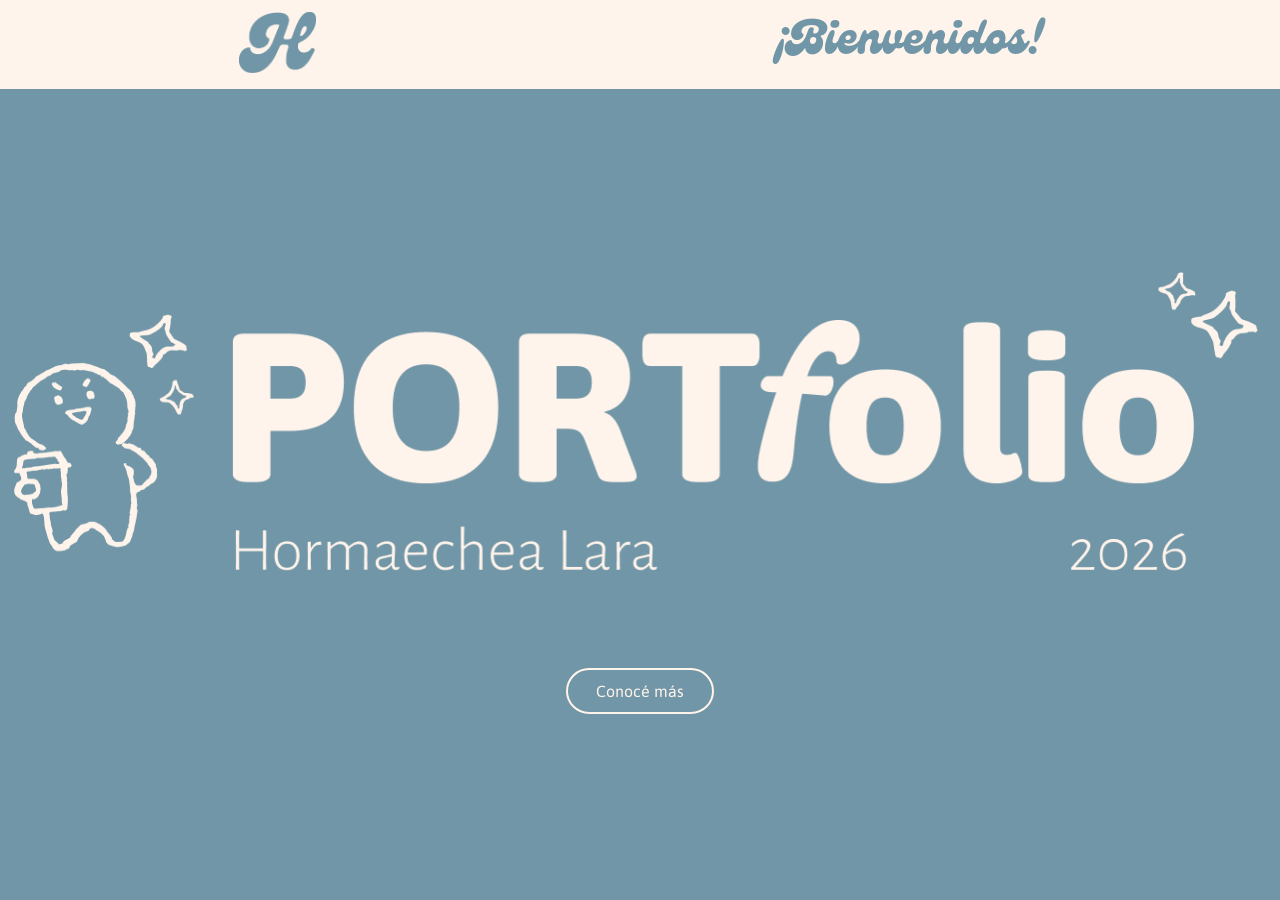
==== commit 336e6dd3: "correcciones-preentrega" ====
--- a/index.html
+++ b/index.html
@@ -9,20 +9,21 @@
     <style>
         @import url('https://fonts.googleapis.com/css2?family=Asap:ital,wght@0,100..900;1,100..900&display=swap');
     </style>
+    <!--acá falta una etiqueta para que funcione mobile-->
 </head>
 
 <body class="body-index">
     <header class="header-secundario">
         <div class="contenedor">
-            <a href="index.html"><img src="img/logo.png" alt="logo" width="77" height="61" /></a>
-            <nav>
+            <a href="index.html"><img src="img/logo.png" alt="logo" width="77" height="61" /></a> 
+            <nav> <!--en este caso como no contiene más de un elemento el nav está de más, pero en las otras sí está bien-->
                 <a href="sobremi.html">¡Bienvenidos!</a>
             </nav>
         </div>
     </header>
     <main class="main-index">
         <div class="portfolio">
-            <img src="img/portfolio.png" alt="portfolio" width="1252" height="319" />
+            <img src="img/portfolio.png" alt="portfolio" width="1252" height="319" /> <!--entiendo que tuviste poco tiempo para hacer el tp, pero si encontrás un hueco re podés hacer esta imagen con texto-->
         </div>
         <div class="boton">
             <a href="sobremi.html" class="boton-conoce">Conocé más</a>
--- a/estilos.css
+++ b/estilos.css
@@ -14,7 +14,7 @@
 .portfolio {
     display: flex;
     justify-content: center;
-    margin-top: 90px;
+    margin-top: 90px; /*en lugar de usar margins tan grandes te conviene usar vh como altura mínima, las referencias visuales están en la devolución. igual es importante que haya un mínimo de margen de emergencia*/
     padding-top: 90px;
 }
 
@@ -98,20 +98,20 @@
     font-family: "GentyDemo-Regular", sans-serif;
     font-weight: 300;
     font-style: normal;
-    font-size: 3em;
+    font-size: 3.5em;
     color: #5b889c;
     margin: 0px;
 }
 
 h2 {
-    font-family: "Asap-bold", sans-serif;
+    font-family: "Asap-bold", sans-serif; 
     font-weight: 700;
     font-style: normal;
     font-size: 2em;
     color: #5b889c;
     margin-left: 10px;
     margin-bottom: 20px;
-    margin-top: 10px;
+    margin-top: 10px; /*los tres margins se pueden escribir en una sola línea*/
 }
 
 h3 {
@@ -158,7 +158,7 @@
     margin-top: 3px;
 }
 
-p {
+p { /*hay varias propiedades que no están afectando, ojo con copiar directamente de figma*/
     color: #7096A7;
     font-family: Asap;
     font-size: 20px;
@@ -167,7 +167,7 @@
     line-height: normal;
 }
 
-ul {
+ul {  /*hay varias propiedades que no están afectando, ojo con copiar directamente de figma*/
     font-family: "Asap", sans-serif;
     font-weight: 400;
     font-style: normal;
@@ -192,24 +192,24 @@
 
     nav {
         display: flex;
-        width: 500px;
+        width: 500px; /*en lugar de utilizar un ancho fijo te conviene ajustar con gaps así no te condiciona a la hora de hacer mobile*/
         justify-content: space-between;
         align-items: center;
 
         a {
             color: var(--4, #FFF4EB);
             font-family: Asap;
-            font-size: 14px;
-            font-style: normal;
-            font-weight: 500;
+            font-size: 14px; /*es un poco chiquitito*/
+            font-style: normal; /*no es necesario*/
+            font-weight: 500; /*no es necesario*/
             text-decoration: none;
-            line-height: normal;
+            line-height: normal; /*no es necesario*/
             display: flex;
             height: 40px;
             padding: 0px 25px;
-            justify-content: center;
+            justify-content: center;/*no es necesario*/
             align-items: center;
-            gap: 10px;
+            gap: 10px; /*es innecesario*/
             border-radius: 70px;
             border: 3px solid var(--4, #FFF4EB);
         }
@@ -218,7 +218,7 @@
     padding: 10px;
 }
 
-.contenedor {
+.contenedor { /*exactamente esto lo estás declarando en la línea 45*/
     display: flex;
     justify-content: space-around;
     align-items: center;
@@ -257,11 +257,11 @@
 }
 
 .der {
-    display: flex;
-    width: 599px;
+    display: flex; /*no es necesario*/
+    width: 599px; /*en lugar de utilizar ancho fijo usa max-width porque te va a perjudicar en mobile*/
     padding-bottom: 33px;
-    flex-direction: column;
-    align-items: flex-start;
+    flex-direction: column;/*no es necesario*/
+    align-items: flex-start;/*no es necesario*/
 }
 
 /*fin yo*/
@@ -324,7 +324,7 @@
     background: linear-gradient(180deg, #FFF4EB 0%, rgba(112, 150, 167, 0.87) 22.6%, rgba(112, 150, 167, 0.87) 80.29%, #FFF4EB 100%);
     display: flex;
     justify-content: center;
-    padding: 90px 0px 80px 0px;
+    padding: 90px 0px 80px 0px; /*en lugar de usar paddings tan grandes probá con min-height*/
     gap: 70px
 }
 
@@ -375,7 +375,7 @@
     display: flex;
     justify-content: center;
     align-items: center;
-    gap: 110px;
+    gap: 110px; /*alerta de gap muy grande*/
 
 }
 
@@ -392,6 +392,7 @@
     background-color: #D4E6F0;
     background-position: center;
     background-size: cover;
+
     h6 {
         text-align: center;
     }
@@ -427,4 +428,205 @@
 
 /*fin footer*/
 
-/*sobremi.html fin*/+/*sobremi.html fin*/
+
+
+/*proyectos.html inicio*/
+
+img {
+    margin-right: 0;
+
+}
+
+h4 {
+    margin: 0px;
+}
+
+h2 {
+    margin: 0px;/*esta propiedad ya la estás declarando en la línea 106, si es para un caso particular te conviene hacer un id pero no repitas selectores! lo mismo te pasa con h4 e img*/
+}
+
+.proyectos {
+    display: flex;
+    justify-content: center;
+    flex-direction: row;
+    align-items: center;
+    gap: 40px;
+    padding-top: 80px;
+    padding-bottom: 80px; /*hay una forma de dejar padding en una sola línea*/
+    background: linear-gradient(90deg, #EDD5A0 0%, #FFF4EB 26.44%, #FFF4EB 75.48%, #EDD5A0 100%);
+}
+
+.diseños { /*hay propiedades que no hacen nada y no se justifican, ojo con copiar sin criterio de figma*/
+    display: flex;
+    justify-content: center;
+    flex-direction: row;
+    align-items: center;
+    gap: 10px;
+    padding-top: 20px;
+}
+
+.categorias {
+    display: flex;
+    justify-content: center;
+    flex-direction: row;
+    align-items: center;
+    gap: 10px;
+    padding-top: 20px;
+    padding-bottom: 40px;
+}
+.galeria1 {
+    background: linear-gradient(180deg, #FFF4EB 0%, #D4E6F0 49.04%, #FFF4EB 100%);
+}
+
+/*
+.galeria1 {
+    display: flex;
+    justify-content: center;
+}*/
+
+.linea-uno {
+    position: relative;
+    width: 1037px;
+    height: 336px;
+    border-radius: 40px;
+    overflow: hidden;
+    margin-inline: auto
+}
+
+.linea-uno img {
+    width: 100%;
+    height: 100%;
+    object-fit: cover;
+    position: absolute;
+    top: 0;
+    left: 0;
+}
+
+.linea-uno .sin-filtro {
+    opacity: 0;
+    transition: opacity 0.8s ease;
+}
+
+.linea-uno:hover .sin-filtro {
+    opacity: 1;
+}
+
+.linea-dos {
+    display: flex;
+    justify-content: center;
+    flex-direction: row;
+    align-items: center;
+    gap: 2px;
+    padding-top: 20px;
+    padding-bottom: 20px;
+}
+
+.img-izq, .img-centro, .img-der {
+    position: relative;
+    width: 337px;
+    height: 400px;
+    border-radius: 40px;
+    overflow: hidden;
+    margin-inline: 7px;
+}
+
+.img-izq img, .img-centro img, .img-der img {
+    width: 100%;
+    height: 100%;
+    object-fit: cover;
+    position: absolute;
+    top: 0;
+    left: 0;
+}
+
+.img-izq .sin-filtro, 
+.img-centro .sin-filtro, 
+.img-der .sin-filtro {
+    opacity: 0;
+    transition: opacity 0.8s ease;
+}
+
+.img-izq:hover .sin-filtro, 
+.img-centro:hover .sin-filtro, 
+.img-der:hover .sin-filtro {
+    opacity: 1;
+}
+
+.linea-tres {
+    display: flex;
+    justify-content: center;
+    flex-direction: row;
+    align-items: center;
+    gap: 14px;
+    padding-top: 20px;
+    padding-bottom: 20px;
+}
+.imgizq {
+    position: relative;
+    width: 686px;
+    height: 400px;
+    border-radius: 40px;
+    overflow: hidden;
+    margin-inline: 0px;
+}
+
+.imgizq img {
+    width: 100%;
+    height: 100%;
+    object-fit: cover;
+    position: absolute;
+    top: 0;
+    left: 0;
+}
+
+.imgizq .sin-filtro {
+    opacity: 0;
+    transition: opacity 0.8s ease;
+}
+
+.imgizq:hover .sin-filtro {
+    opacity: 1;
+}
+
+.imgder {
+    position: relative;
+    width: 337px;
+    height: 400px;
+    border-radius: 40px;
+    overflow: hidden;
+    margin-inline: 0px;
+}
+
+.imgder img {
+    width: 100%;
+    height: 100%;
+    object-fit: cover;
+    position: absolute;
+    top: 0;
+    left: 0;
+}
+
+.imgder .sin-filtro {
+    opacity: 0;
+    transition: opacity 0.8s ease;
+}
+
+.imgder:hover .sin-filtro {
+    opacity: 1;
+}
+
+.linea-uno img:hover {
+    transform: scale(1.1);
+    transition: transform 0.4s ease;
+}
+
+.linea-dos img:hover {
+    transform: scale(1.1);
+    transition: transform 0.4s ease;
+}
+
+.linea-tres img:hover {
+    transform: scale(1.1);
+    transition: transform 0.4s ease;
+}
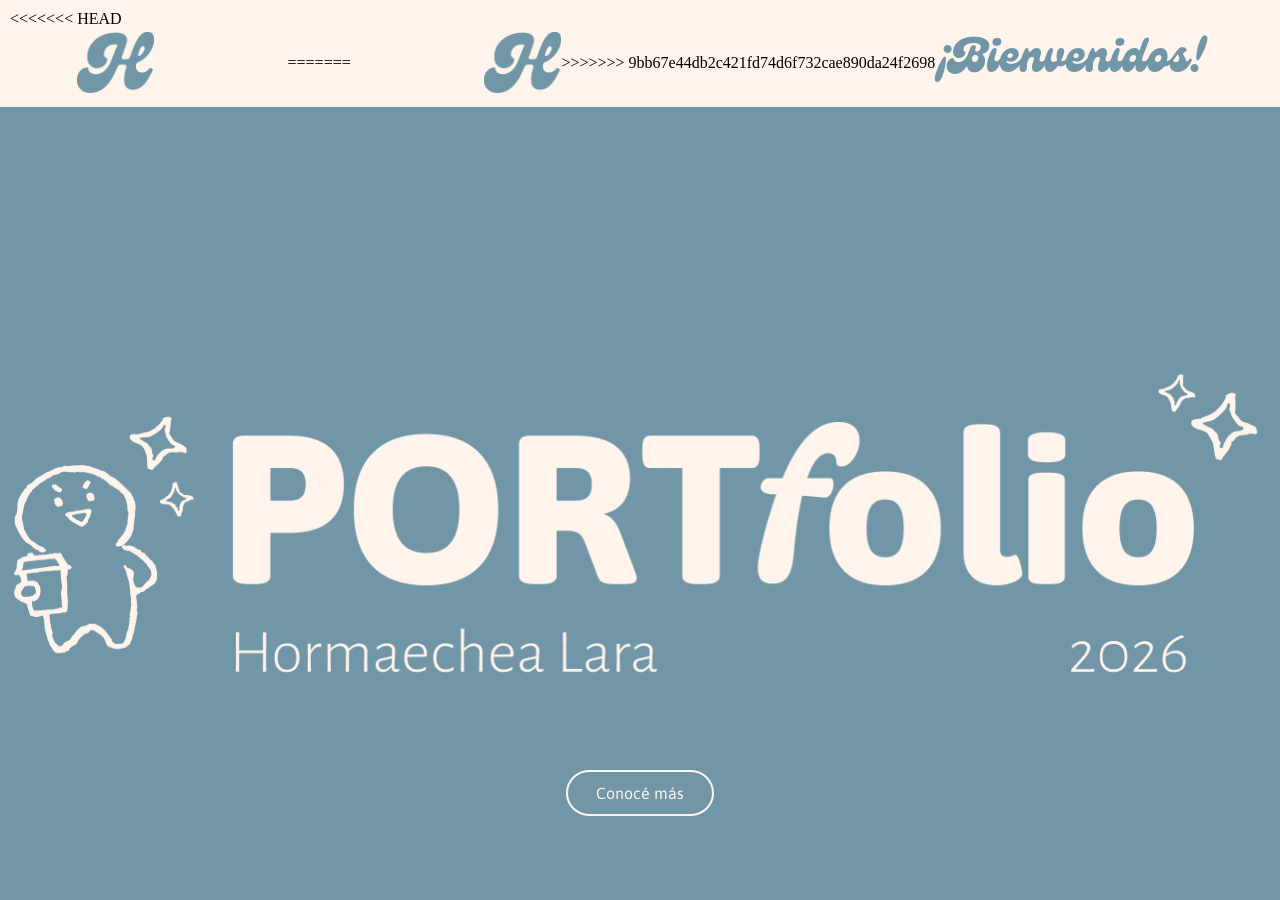
==== commit 9616a3e1: "optimizacion" ====
--- a/index.html
+++ b/index.html
@@ -12,14 +12,19 @@
     <!--acá falta una etiqueta para que funcione mobile-->
 </head>
 
-<body class="body-index">
+<body class="body-index"
+    style="display: flex; flex-direction: column; justify-content: space-between; min-height: 100vh;">
     <header class="header-secundario">
+<<<<<<< HEAD
+            <nav>
+                <a href="index.html"><img src="img/logo.png" alt="logo" width="77" height="61" /></a>
+=======
         <div class="contenedor">
             <a href="index.html"><img src="img/logo.png" alt="logo" width="77" height="61" /></a> 
             <nav> <!--en este caso como no contiene más de un elemento el nav está de más, pero en las otras sí está bien-->
+>>>>>>> 9bb67e44db2c421fd74d6f732cae890da24f2698
                 <a href="sobremi.html">¡Bienvenidos!</a>
             </nav>
-        </div>
     </header>
     <main class="main-index">
         <div class="portfolio">
--- a/estilos.css
+++ b/estilos.css
@@ -14,7 +14,7 @@
 .portfolio {
     display: flex;
     justify-content: center;
-    margin-top: 90px; /*en lugar de usar margins tan grandes te conviene usar vh como altura mínima, las referencias visuales están en la devolución. igual es importante que haya un mínimo de margen de emergencia*/
+    margin-top: 90px;
     padding-top: 90px;
 }
 
@@ -22,32 +22,25 @@
 .header-secundario {
 
     background-color: #fff4eb;
-
-
+    padding: 10px;
 
     nav {
         display: flex;
-        justify-content: space-between;
+        flex-wrap: wrap;
+        justify-content: space-around;
         align-items: center;
 
         a {
             color: var(--4, #7096A7);
-            font-family: "GentyDemo-Regular", sans-serif;
-            font-weight: 400;
+            font-family: "GentyDemo-Regular";
             font-size: 48px;
             text-decoration: none;
+            display: flex;
+            align-items: center;
         }
     }
-
-    padding: 10px;
-}
-
-.contenedor {
-    display: flex;
-    justify-content: space-around;
-    align-items: center;
-    flex-wrap: wrap;
-}
+}
+
 
 
 /*header secundario fin*/
@@ -104,70 +97,58 @@
 }
 
 h2 {
-    font-family: "Asap-bold", sans-serif; 
+    font-family: "Asap-bold", sans-serif;
     font-weight: 700;
     font-style: normal;
     font-size: 2em;
     color: #5b889c;
     margin-left: 10px;
     margin-bottom: 20px;
-    margin-top: 10px; /*los tres margins se pueden escribir en una sola línea*/
-}
-
-h3 {
-    font-family: "Asap-semibold", sans-serif;
-    font-weight: 600;
-    font-style: italic;
-    font-size: 1.4em;
+    margin-top: 10px;
+}
+
+h4 {
+    font-family: "Asap-ligth", sans-serif;
+    font-weight: 300;
+    font-style: regular;
+    font-size: 1.1em;
     color: #5b889c;
     margin-left: 10px;
     margin-top: 2px;
 }
 
-h4 {
+h5 {
     font-family: "Asap", sans-serif;
     font-weight: 500;
     font-style: medium-italic;
     font-size: 24px;
     color: #7096A7;
-    margin-left: 15px;
-    margin-bottom: 5px;
-    margin-top: 5px;
-
-}
-
-h5 {
+    margin: 15px 5px 5px 0px;
+}
+
+h6 {
     font-family: "Asap", sans-serif;
     font-weight: 400;
     font-style: italic;
     font-size: 1.2em;
     color: #5b889c;
-    margin-left: 15px;
-    margin-bottom: 5px;
-    margin-top: 5px;
-}
-
-h6 {
-    font-family: "Asap", sans-serif;
-    font-weight: 400;
-    font-style: normal;
-    font-size: 1em;
-    color: #5b889c;
-    margin-left: 6px;
-    margin-bottom: 5px;
-    margin-top: 3px;
-}
-
-p { /*hay varias propiedades que no están afectando, ojo con copiar directamente de figma*/
+    margin: 5px 5px 5px 0px;
+}
+
+
+p {
+    /*hay varias propiedades que no están afectando, ojo con copiar directamente de figma*/
     color: #7096A7;
     font-family: Asap;
     font-size: 20px;
     font-style: normal;
     font-weight: 400;
     line-height: normal;
-}
-
-ul {  /*hay varias propiedades que no están afectando, ojo con copiar directamente de figma*/
+    margin-top: 0px
+}
+
+ul {
+    /*hay varias propiedades que no están afectando, ojo con copiar directamente de figma*/
     font-family: "Asap", sans-serif;
     font-weight: 400;
     font-style: normal;
@@ -189,27 +170,26 @@
 
     background-color: #7096A7;
 
-
     nav {
         display: flex;
-        width: 500px; /*en lugar de utilizar un ancho fijo te conviene ajustar con gaps así no te condiciona a la hora de hacer mobile*/
+        width: 500px;
         justify-content: space-between;
         align-items: center;
 
         a {
             color: var(--4, #FFF4EB);
             font-family: Asap;
-            font-size: 14px; /*es un poco chiquitito*/
-            font-style: normal; /*no es necesario*/
-            font-weight: 500; /*no es necesario*/
+            font-size: 14px;
+            font-style: normal;
+            font-weight: 500;
             text-decoration: none;
-            line-height: normal; /*no es necesario*/
+            line-height: normal;
             display: flex;
             height: 40px;
             padding: 0px 25px;
-            justify-content: center;/*no es necesario*/
+            justify-content: center;
             align-items: center;
-            gap: 10px; /*es innecesario*/
+            gap: 10px;
             border-radius: 70px;
             border: 3px solid var(--4, #FFF4EB);
         }
@@ -218,11 +198,10 @@
     padding: 10px;
 }
 
-.contenedor { /*exactamente esto lo estás declarando en la línea 45*/
+.contenedor {
+    /*exactamente esto lo estás declarando en la línea 45*/
     display: flex;
     justify-content: space-around;
-    align-items: center;
-    flex-wrap: wrap;
 }
 
 
@@ -257,11 +236,11 @@
 }
 
 .der {
-    display: flex; /*no es necesario*/
-    width: 599px; /*en lugar de utilizar ancho fijo usa max-width porque te va a perjudicar en mobile*/
+    display: flex;
+    width: 599px;
     padding-bottom: 33px;
-    flex-direction: column;/*no es necesario*/
-    align-items: flex-start;/*no es necesario*/
+    flex-direction: column;
+    align-items: flex-start;
 }
 
 /*fin yo*/
@@ -284,6 +263,7 @@
     display: flex;
     flex-direction: column;
     align-items: center;
+    gap: 20px;
 }
 
 .contenedores-formacion {
@@ -324,7 +304,8 @@
     background: linear-gradient(180deg, #FFF4EB 0%, rgba(112, 150, 167, 0.87) 22.6%, rgba(112, 150, 167, 0.87) 80.29%, #FFF4EB 100%);
     display: flex;
     justify-content: center;
-    padding: 90px 0px 80px 0px; /*en lugar de usar paddings tan grandes probá con min-height*/
+    padding: 90px 0px 80px 0px;
+    /*en lugar de usar paddings tan grandes probá con min-height*/
     gap: 70px
 }
 
@@ -333,7 +314,7 @@
     flex-direction: column;
     align-items: center;
 
-    h2 {
+    h3 {
         color: #fff4eb;
     }
 }
@@ -342,7 +323,7 @@
     display: flex;
     flex-direction: column;
 
-    h4 {
+    h5 {
         color: #fff4eb;
     }
 
@@ -354,7 +335,7 @@
         color: #fff4eb;
     }
 
-    h5 {
+    h6 {
         color: #fff4eb;
     }
 }
@@ -375,7 +356,7 @@
     display: flex;
     justify-content: center;
     align-items: center;
-    gap: 110px; /*alerta de gap muy grande*/
+    gap: 110px;
 
 }
 
@@ -433,17 +414,33 @@
 
 /*proyectos.html inicio*/
 
+
+/*aspectos generales*/
 img {
     margin-right: 0;
 
 }
 
-h4 {
+
+/*article proyectos inicio*/
+
+.main-proyectos {
+
+    a {
+        display: inline-block;
+        padding: 12px 28px;
+        background-color: #5b889c;
+
+        border: 3px solid #Fff4eb;
+        border-radius: 30px;
+
+        color: #Fff4eb;
+        text-decoration: none;
+    }
+}
+
+h2 {
     margin: 0px;
-}
-
-h2 {
-    margin: 0px;/*esta propiedad ya la estás declarando en la línea 106, si es para un caso particular te conviene hacer un id pero no repitas selectores! lo mismo te pasa con h4 e img*/
 }
 
 .proyectos {
@@ -453,38 +450,72 @@
     align-items: center;
     gap: 40px;
     padding-top: 80px;
-    padding-bottom: 80px; /*hay una forma de dejar padding en una sola línea*/
+    padding-bottom: 80px;
+    /*hay una forma de dejar padding en una sola línea*/
     background: linear-gradient(90deg, #EDD5A0 0%, #FFF4EB 26.44%, #FFF4EB 75.48%, #EDD5A0 100%);
 }
 
-.diseños { /*hay propiedades que no hacen nada y no se justifican, ojo con copiar sin criterio de figma*/
+.texto-proyectos {
+    display: flex;
+    flex-direction: column;
+    align-items: center;
+}
+
+/*article proyectos fin*/
+
+
+/*article galeria de diseños */
+
+/*class diseño*/
+.diseños {
     display: flex;
     justify-content: center;
     flex-direction: row;
     align-items: center;
     gap: 10px;
-    padding-top: 20px;
-}
-
+
+}
+
+/*class categorias*/
 .categorias {
     display: flex;
     justify-content: center;
     flex-direction: row;
     align-items: center;
     gap: 10px;
-    padding-top: 20px;
     padding-bottom: 40px;
 }
-.galeria1 {
+
+/*article galeria de diseños fin */
+
+/*article galeria1 inicio*/
+
+#galeria1 {
     background: linear-gradient(180deg, #FFF4EB 0%, #D4E6F0 49.04%, #FFF4EB 100%);
 }
 
-/*
-.galeria1 {
-    display: flex;
-    justify-content: center;
-}*/
-
+
+#galeria1 {
+    display: flex;
+    justify-content: center;
+    flex-direction: column;
+}
+
+/*class linea 1. primera fila de imágenes*/
+
+/*texto de adentro de las imágenes*/
+.linea-uno {
+    position: relative;
+}
+
+.linea-uno a {
+    position: absolute;
+    top: 260px;
+    left: 40px;
+    z-index: 10;
+}
+
+/*parte del hover de las imagenes*/
 .linea-uno {
     position: relative;
     width: 1037px;
@@ -512,26 +543,43 @@
     opacity: 1;
 }
 
+
+/*class linea 2. segunda fila de imágenes*/
+
 .linea-dos {
     display: flex;
     justify-content: center;
     flex-direction: row;
     align-items: center;
-    gap: 2px;
+    gap: 15px;
     padding-top: 20px;
     padding-bottom: 20px;
 }
 
-.img-izq, .img-centro, .img-der {
+
+.img-izq,
+.img-centro,
+.img-der {
     position: relative;
     width: 337px;
     height: 400px;
+    flex-shrink: 0;
     border-radius: 40px;
     overflow: hidden;
-    margin-inline: 7px;
-}
-
-.img-izq img, .img-centro img, .img-der img {
+}
+
+.img-izq a,
+.img-centro a,
+.img-der a {
+    position: absolute;
+    bottom: 20px;
+    left: 30px;
+    z-index: 10;
+}
+
+.img-izq img,
+.img-centro img,
+.img-der img {
     width: 100%;
     height: 100%;
     object-fit: cover;
@@ -540,28 +588,45 @@
     left: 0;
 }
 
-.img-izq .sin-filtro, 
-.img-centro .sin-filtro, 
+.img-izq .sin-filtro,
+.img-centro .sin-filtro,
 .img-der .sin-filtro {
     opacity: 0;
     transition: opacity 0.8s ease;
 }
 
-.img-izq:hover .sin-filtro, 
-.img-centro:hover .sin-filtro, 
+.img-izq:hover .sin-filtro,
+.img-centro:hover .sin-filtro,
 .img-der:hover .sin-filtro {
     opacity: 1;
 }
 
+/*class linea 3. tercera linea de imágenes*/
+
 .linea-tres {
     display: flex;
     justify-content: center;
     flex-direction: row;
     align-items: center;
     gap: 14px;
-    padding-top: 20px;
     padding-bottom: 20px;
 }
+
+/*texto de adentro de las imágenes*/
+.imgizq,
+.imgder {
+    position: relative;
+}
+
+.imgizq a,
+.imgder a {
+    position: absolute;
+    bottom: 20px;
+    left: 30px;
+    z-index: 10;
+}
+
+/*parte del hover de las imagenes*/
 .imgizq {
     position: relative;
     width: 686px;
@@ -616,6 +681,31 @@
     opacity: 1;
 }
 
+/*parte de las ilustraciones*/
+
+#galeria-ilustraciones {
+    background: linear-gradient(180deg, #FFF4EB 0%, #D4E6F0 49.04%, #FFF4EB 100%);
+    display: flex;
+    flex-direction: column;
+    align-items: center;
+    margin: 30px 0px;
+}
+
+.categorias2 {
+    display: flex;
+    flex-direction: row;
+    align-items: center;
+    gap: 10px;
+    padding-bottom: 40px;
+}
+
+.linea-cuatro {
+    display: flex;
+    flex-direction: row;
+    gap: 20px
+}
+
+/*efecto de rebote de las tres filas de imagenes*/
 .linea-uno img:hover {
     transform: scale(1.1);
     transition: transform 0.4s ease;
@@ -629,4 +719,203 @@
 .linea-tres img:hover {
     transform: scale(1.1);
     transition: transform 0.4s ease;
+}
+
+/*video*/
+
+#video {
+    background: linear-gradient(180deg, #FFF4EB 0%, #D4E6F0 49.04%, #FFF4EB 100%);
+    display: flex;
+    flex-direction: column;
+    align-items: center;
+    margin: 60px 0px;
+}
+
+.video {
+    display: flex;
+    flex-direction: column;
+    align-items: center;
+    margin-bottom: 20px;
+}
+
+.video-proyecto {
+    max-width: 1037px;
+    height: auto;
+    border-radius: 40px;
+    display: block;
+    object-fit: cover;
+    border: 10px solid #edd5a0;
+    border-radius: 30px;
+
+}
+
+/*contactoooo*/
+
+.main-contacto {
+    display: flex;
+    flex-direction: row;
+    justify-content: center;
+    gap: 40px;
+}
+
+.contacto {
+    display: flex;
+    flex-direction: column;
+    justify-content: center;
+    align-items: center;
+}
+
+/* formulario */
+
+.formulario {
+    background-color: #D4E6F0;
+    border: 4px solid #7096A7;
+    border-radius: 30px;
+    max-width: 750px;
+    padding: 20px;
+    box-sizing: border-box;
+    margin-top: 40px;
+    margin-bottom: 40px;
+}
+
+form {
+    max-width: 750px;
+    display: flex;
+    flex-wrap: wrap;
+}
+
+form div {
+    flex: 1;
+    width: 50%;
+    height: 500px;
+    padding: 20px;
+    border-radius: 10px;
+    margin: 20px;
+}
+
+label {
+    display: block;
+    margin-bottom: 0px;
+    height: 30px;
+    gap: 2px;
+    color: #7096A7;
+    text-align: left;
+    font-family: "Asap", sans-serif;
+    font-size: 15px;
+    font-style: normal;
+    font-weight: 200;
+    line-height: normal;
+    max-width: 60%;
+}
+
+label[type=checkbox] {
+    align-items: left;
+}
+
+input {
+    width: 100%;
+    height: 30px;
+    border-radius: 10px;
+    border: 1px solid #7096A7;
+    background-color: #Fff4eb;
+    margin-bottom: 20px;
+    Padding: 5px;
+}
+
+input[type=checkbox] {
+    width: auto;
+    height: auto;
+    margin: 15px 10px;
+    cursor: pointer;
+}
+
+input[type=submit],
+input[type=reset] {
+    height: 30px;
+    width: 150px;
+    background-color: #edd5a0;
+    Color: #7096a7;
+    border-radius: 10px;
+    cursor: pointer;
+    gap: 20px;
+    margin: 10px;
+}
+
+input[type="submit"]:hover,
+input[type="reset"]:hover {
+    background-color: #fff4eb;
+}
+
+textarea {
+    Border: 1px solid #7096a7;
+    background-color: #Fff4eb;
+    Width: 100%;
+    Height: 200px;
+    border-radius: 10px;
+    padding: 5px;
+}
+
+::placeholder {
+    font-family: "Asap", sans-serif;
+    font-size: 15px;
+    font-style: normal;
+    font-weight: 400;
+    color: #7096a7;
+}
+
+.contacto-personal ul {
+    color: #fff4eb;
+    text-align: center;
+    font-family: Fraunces;
+    font-size: 15px;
+    font-style: normal;
+    font-weight: 200;
+    line-height: normal;
+    padding: 100px 20px 30px 20px;
+    list-style: none;
+    display: flex;
+    justify-content: space-between;
+    gap: 100px;
+}
+
+.texto-preformulario {
+    text-align: center;
+    padding: 40px 30px 20px;
+    list-style: none;
+    display: flex;
+    justify-content: center;
+    width: 85%;
+    align-items: center;
+}
+
+.campos {
+    color: #7096A7;
+    text-align: right;
+    font-family: "Asap", sans-serif;
+    font-size: 15px;
+    font-style: normal;
+    font-weight: 100;
+    line-height: normal;
+    max-width: 60%;
+}
+
+
+.columna-izquierda-formulario .columna-derecha-formulario {
+    display: flex;
+    flex-direction: column;
+    max-width: 60%;
+}
+
+.ayuda p {
+    Height: 30px;
+    padding: 30px;
+    color: #7096A7;
+    text-align: left;
+    font-family: "Asap", sans-serif;
+    font-size: 20px;
+    font-style: normal;
+    font-weight: 200;
+    line-height: normal;
+    max-width: 60%;
+    margin-top: 20px;
 }
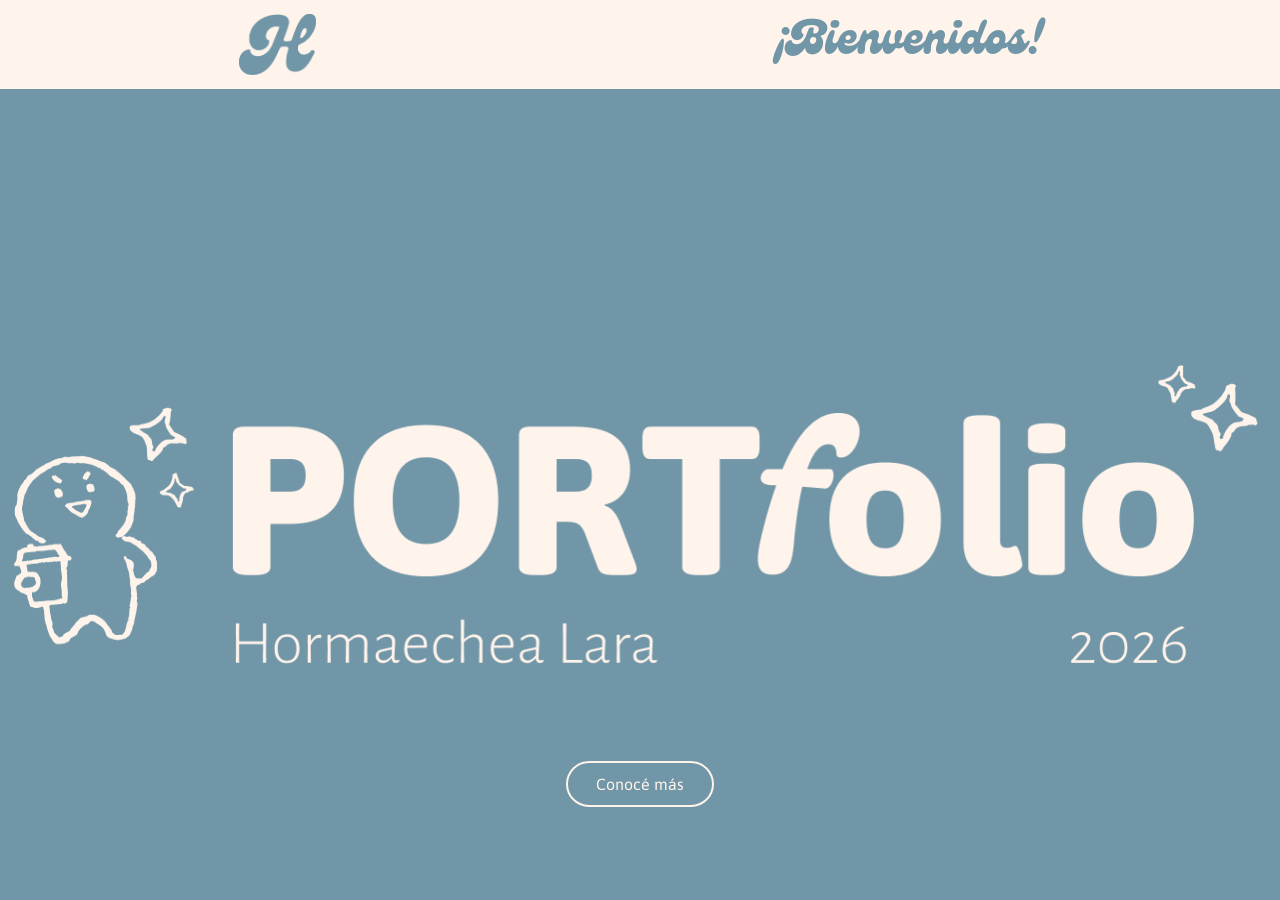
==== commit 1dd68825: "cambios" ====
--- a/index.html
+++ b/index.html
@@ -9,30 +9,23 @@
     <style>
         @import url('https://fonts.googleapis.com/css2?family=Asap:ital,wght@0,100..900;1,100..900&display=swap');
     </style>
-    <!--acá falta una etiqueta para que funcione mobile-->
 </head>
 
 <body class="body-index"
     style="display: flex; flex-direction: column; justify-content: space-between; min-height: 100vh;">
     <header class="header-secundario">
-<<<<<<< HEAD
             <nav>
                 <a href="index.html"><img src="img/logo.png" alt="logo" width="77" height="61" /></a>
-=======
-        <div class="contenedor">
-            <a href="index.html"><img src="img/logo.png" alt="logo" width="77" height="61" /></a> 
-            <nav> <!--en este caso como no contiene más de un elemento el nav está de más, pero en las otras sí está bien-->
->>>>>>> 9bb67e44db2c421fd74d6f732cae890da24f2698
                 <a href="sobremi.html">¡Bienvenidos!</a>
             </nav>
     </header>
     <main class="main-index">
         <div class="portfolio">
-            <img src="img/portfolio.png" alt="portfolio" width="1252" height="319" /> <!--entiendo que tuviste poco tiempo para hacer el tp, pero si encontrás un hueco re podés hacer esta imagen con texto-->
+            <img src="img/portfolio.png" alt="portfolio" width="1252" height="319" />
         </div>
         <div class="boton">
             <a href="sobremi.html" class="boton-conoce">Conocé más</a>
         </div>
     </main>
     <div class="cursor"></div>
-</body>+</body>
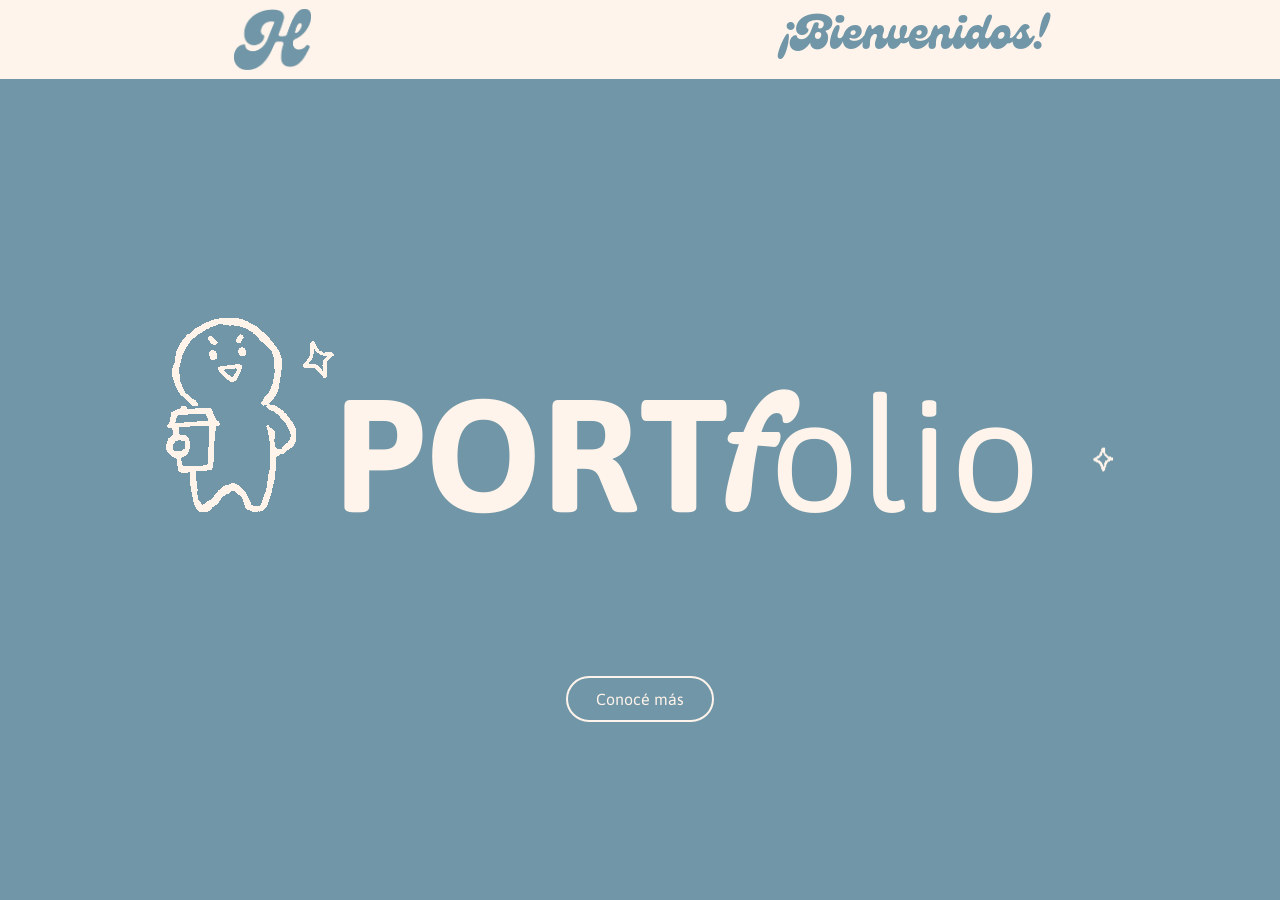
==== commit 1ae1fe41: "Entrega final" ====
--- a/index.html
+++ b/index.html
@@ -10,22 +10,27 @@
         @import url('https://fonts.googleapis.com/css2?family=Asap:ital,wght@0,100..900;1,100..900&display=swap');
     </style>
 </head>
-
 <body class="body-index"
     style="display: flex; flex-direction: column; justify-content: space-between; min-height: 100vh;">
-    <header class="header-secundario">
-            <nav>
-                <a href="index.html"><img src="img/logo.png" alt="logo" width="77" height="61" /></a>
+<header class="header-secundario">
+            <nav id="nav-portada">
+                <a href="index.html"><img src="img/logo.png" alt="logo" width="77px" height="61px" /></a>
                 <a href="sobremi.html">¡Bienvenidos!</a>
             </nav>
     </header>
     <main class="main-index">
         <div class="portfolio">
-            <img src="img/portfolio.png" alt="portfolio" width="1252" height="319" />
+            <img src="img/cafecito.gif" alt="cafe" width="168px" height="254px" />
+            <div class="portada">
+                <p class="port">PORT</p>
+                <p class="f">f</p>
+                <p class="olio">olio</p>
+            </div>
+            <img src="img/estrellitas.gif" alt="estrellitas" width="73px" height="111px">
         </div>
         <div class="boton">
             <a href="sobremi.html" class="boton-conoce">Conocé más</a>
         </div>
     </main>
     <div class="cursor"></div>
-</body>
+</body>
--- a/estilos.css
+++ b/estilos.css
@@ -5,45 +5,77 @@
     font-family: "GentyDemo-Regular";
     src: url(fuentes/GentyDemo-Regular.otf) format("opentype");
 }
+* {
+cursor: url(img/cursor.svg), auto;
+}
 
 /*index.html inicio*/
 .body-index {
     background-color: #7096A7;
 }
 
+/*header secundario inicio*/
+
+.header-secundario {
+    background-color: #FFF4EB;
+}
+
+.header-secundario a {
+    color: #7096A7;
+    font-family: "GentyDemo-Regular", sans-serif;
+    font-size: 3em;
+    text-decoration: none;
+    display: flex;
+    padding: 5px;
+}
+
+#nav-portada {
+    display: flex;
+    justify-content: space-around;
+    align-items: center;
+}
+
+/*header secundario fin*/
+
+/*palabra portfolio del index*/
+
 .portfolio {
     display: flex;
     justify-content: center;
-    margin-top: 90px;
-    padding-top: 90px;
-}
-
-/*header secundario inicio*/
-.header-secundario {
-
-    background-color: #fff4eb;
-    padding: 10px;
-
-    nav {
-        display: flex;
-        flex-wrap: wrap;
-        justify-content: space-around;
-        align-items: center;
-
-        a {
-            color: var(--4, #7096A7);
-            font-family: "GentyDemo-Regular";
-            font-size: 48px;
-            text-decoration: none;
-            display: flex;
-            align-items: center;
-        }
-    }
-}
-
-
-
-/*header secundario fin*/
+    flex-direction: row;
+    align-items: baseline;
+}
+
+.portada {
+    display: flex;
+    flex-direction: row;
+    align-items: baseline;
+}
+
+.port {
+    color: #fff4eb;
+    font-family: "Asap";
+    font-weight: 700;
+    font-style: bold;
+    font-size: 10em;
+    margin: 0px;
+}
+
+.f {
+    color: #fff4eb;
+    font-family: "GentyDemo-Regular";
+    font-size: 10em;
+    margin: 0px;
+}
+
+.olio {
+    color: #fff4eb;
+    font-family: "Asap";
+    font-weight: 400;
+    font-style: normal;
+    font-size: 10em;
+    margin: 0px;
+}
 
 /*botón conoceme inicio*/
 .boton {
@@ -97,14 +129,21 @@
 }
 
 h2 {
+    font-family: "GentyDemo-Regular", sans-serif;
+    font-weight: 300;
+    font-style: normal;
+    font-size: 3.5em;
+    color: #5b889c;
+    margin: 0px;
+}
+
+h3 {
     font-family: "Asap-bold", sans-serif;
     font-weight: 700;
     font-style: normal;
     font-size: 2em;
     color: #5b889c;
-    margin-left: 10px;
-    margin-bottom: 20px;
-    margin-top: 10px;
+    margin: 10px 0px 10px 0px;
 }
 
 h4 {
@@ -137,7 +176,6 @@
 
 
 p {
-    /*hay varias propiedades que no están afectando, ojo con copiar directamente de figma*/
     color: #7096A7;
     font-family: Asap;
     font-size: 20px;
@@ -148,7 +186,6 @@
 }
 
 ul {
-    /*hay varias propiedades que no están afectando, ojo con copiar directamente de figma*/
     font-family: "Asap", sans-serif;
     font-weight: 400;
     font-style: normal;
@@ -172,24 +209,19 @@
 
     nav {
         display: flex;
-        width: 500px;
+        gap: 40px;
         justify-content: space-between;
         align-items: center;
 
         a {
             color: var(--4, #FFF4EB);
             font-family: Asap;
-            font-size: 14px;
-            font-style: normal;
-            font-weight: 500;
+            font-size: 16px;
             text-decoration: none;
-            line-height: normal;
             display: flex;
             height: 40px;
             padding: 0px 25px;
-            justify-content: center;
             align-items: center;
-            gap: 10px;
             border-radius: 70px;
             border: 3px solid var(--4, #FFF4EB);
         }
@@ -199,7 +231,6 @@
 }
 
 .contenedor {
-    /*exactamente esto lo estás declarando en la línea 45*/
     display: flex;
     justify-content: space-around;
 }
@@ -237,10 +268,9 @@
 
 .der {
     display: flex;
-    width: 599px;
+    max-width: 599px;
     padding-bottom: 33px;
     flex-direction: column;
-    align-items: flex-start;
 }
 
 /*fin yo*/
@@ -305,7 +335,6 @@
     display: flex;
     justify-content: center;
     padding: 90px 0px 80px 0px;
-    /*en lugar de usar paddings tan grandes probá con min-height*/
     gap: 70px
 }
 
@@ -356,7 +385,7 @@
     display: flex;
     justify-content: center;
     align-items: center;
-    gap: 110px;
+    gap: 20px;
 
 }
 
@@ -436,11 +465,8 @@
 
         color: #Fff4eb;
         text-decoration: none;
-    }
-}
-
-h2 {
-    margin: 0px;
+        font-family: "Asap";
+    }
 }
 
 .proyectos {
@@ -451,7 +477,6 @@
     gap: 40px;
     padding-top: 80px;
     padding-bottom: 80px;
-    /*hay una forma de dejar padding en una sola línea*/
     background: linear-gradient(90deg, #EDD5A0 0%, #FFF4EB 26.44%, #FFF4EB 75.48%, #EDD5A0 100%);
 }
 
@@ -518,7 +543,8 @@
 /*parte del hover de las imagenes*/
 .linea-uno {
     position: relative;
-    width: 1037px;
+    width: 100%;
+    max-width: 1037px;
     height: 336px;
     border-radius: 40px;
     overflow: hidden;
@@ -833,7 +859,7 @@
 input[type=reset] {
     height: 30px;
     width: 150px;
-    background-color: #edd5a0;
+    background-color: #fff4eb;
     Color: #7096a7;
     border-radius: 10px;
     cursor: pointer;
@@ -843,7 +869,7 @@
 
 input[type="submit"]:hover,
 input[type="reset"]:hover {
-    background-color: #fff4eb;
+    background-color: #edd5a0;
 }
 
 textarea {
@@ -918,4 +944,418 @@
     line-height: normal;
     max-width: 60%;
     margin-top: 20px;
+}
+
+/*menu hamburgusa*/
+
+/* el botón hamburguesa no se muestra en escritorio */
+.menu-toggle {
+    display: none;
+    background: transparent;
+    border: none;
+    cursor: pointer;
+}
+
+/* Logo del encabezado de las páginas interiores */
+.logo-header img {
+    display: block;
+    width: 77px;
+    height: auto;
+    margin: 0;
+}
+
+/* Navegación de escritorio para las páginas interiores */
+.menu-navegacion {
+    display: flex;
+    align-items: center;
+    gap: 20px;
+}
+
+@media screen and (max-width:600px) {
+
+    /*parte principal*/
+
+    .header-principal {
+        position: relative;
+        z-index: 1000;
+        padding: 8px 12px;
+        box-sizing: border-box;
+    }
+
+    /* logo y botón hamburguesa en una misma fila */
+    .header-principal .contenedor {
+        position: relative;
+        display: flex;
+        flex-direction: row;
+        justify-content: space-between;
+        align-items: center;
+        gap: 10px;
+    }
+
+    /* reduce tamaño de logo */
+    .header-principal .logo-header img {
+        width: 45px;
+        height: auto;
+    }
+
+    /*boton hambur*/
+
+    .header-principal .menu-toggle {
+        position: relative;
+        z-index: 1002;
+        display: flex;
+        flex-direction: column;
+        justify-content: center;
+        align-items: center;
+        gap: 4px;
+
+        width: 32px;
+        height: 32px;
+        padding: 5px;
+
+        background: transparent;
+        border: none;
+        cursor: pointer;
+    }
+
+    /* linitas botón */
+    .header-principal .menu-toggle span {
+        display: block;
+        width: 22px;
+        height: 2px;
+        background-color: #FFF4EB;
+        border-radius: 3px;
+        transition: transform 0.3s ease, opacity 0.3s ease;
+    }
+
+    /*menu desplegable*/
+
+    /*inicial cerrado */
+    .header-principal .menu-navegacion {
+        display: none;
+        position: absolute;
+        top: calc(100% + 8px);
+        right: 0;
+        z-index: 1001;
+
+        flex-direction: column;
+        align-items: stretch;
+        gap: 0;
+
+        width: 105px;
+        padding: 8px;
+
+        background-color: #7096A7;
+        border: 1px solid #FFF4EB;
+        border-radius: 10px;
+        box-shadow: 0 3px 8px rgba(0, 0, 0, 0.08);
+
+        box-sizing: border-box;
+    }
+
+    /* abierto*/
+    .header-principal .menu-navegacion.abierto {
+        display: flex;
+    }
+
+    /* enlaces del menú */
+    .header-principal .menu-navegacion a {
+        display: flex;
+        justify-content: center;
+        align-items: center;
+
+        width: 100%;
+        min-height: 30px;
+        padding: 6px 2px;
+        margin: 0;
+
+        box-sizing: border-box;
+
+        background: transparent;
+        border: none;
+        border-radius: 0;
+
+        color: #FFF4EB;
+        font-family: "Asap", sans-serif;
+        font-size: 10px;
+        text-align: center;
+        text-decoration: none;
+    }
+
+    /*movimiento de hambur*/
+
+    /* primera línea: gira para formar una diagonal */
+    .header-principal .menu-toggle[aria-expanded="true"] span:nth-child(1) {
+        transform: translateY(6px) rotate(45deg);
+    }
+
+    /* segunda línea: desaparece */
+    .header-principal .menu-toggle[aria-expanded="true"] span:nth-child(2) {
+        opacity: 0;
+    }
+
+    /* tercera línea: forma la segunda diagonal */
+    .header-principal .menu-toggle[aria-expanded="true"] span:nth-child(3) {
+        transform: translateY(-6px) rotate(-45deg);
+    }
+
+
+    /*hola soy denisse*/
+
+    #yo {
+        display: flex;
+        flex-direction: column;
+        align-items: center;
+        justify-content: center;
+        gap: 15px;
+
+        padding: 35px 20px 45px;
+        box-sizing: border-box;
+    }
+
+    /* contenedor de la imagen */
+    .izq {
+        display: flex;
+        justify-content: center;
+        width: 100%;
+    }
+
+    /* imagen de presentación */
+    .izq img {
+        width: 100%;
+        max-width: 300px;
+        height: auto;
+        margin: 0;
+    }
+
+    /*texto */
+    .der {
+        width: 100%;
+        max-width: 450px;
+        padding: 0;
+        box-sizing: border-box;
+    }
+
+    .der h1 {
+        font-size: clamp(2rem, 8vw, 2.8rem);
+        text-align: center;
+        margin-bottom: 15px;
+    }
+
+    .der p {
+        font-size: 15px;
+        line-height: 1.5;
+        text-align: left;
+    }
+
+
+    /*formacion */
+
+    .formacion {
+        display: flex;
+        flex-direction: column;
+        align-items: center;
+        gap: 20px;
+
+        padding: 35px 15px;
+        box-sizing: border-box;
+    }
+
+    .formacion h3 {
+        font-size: 1.7rem;
+        text-align: center;
+    }
+
+    /*se pone uno arriba de otro los bloques*/
+    .contenedores-formacion {
+        display: flex;
+        flex-direction: column;
+        align-items: center;
+        gap: 25px;
+        width: 100%;
+    }
+
+    .universidad-izq,
+    .colegio-der {
+        position: relative;
+        width: 100%;
+        max-width: 380px;
+        box-sizing: border-box;
+    }
+
+    /*cuadritos */
+    .uno,
+    .tres {
+        position: relative;
+        z-index: 1;
+        width: 100%;
+    }
+
+    .uno img,
+    .tres img {
+        display: block;
+        width: 100%;
+        height: auto;
+        margin: 0;
+    }
+
+    /*z-index de los textos en los cuadros*/
+    .dos,
+    .cuatro {
+        position: absolute;
+        z-index: 2;
+        top: 20%;
+        right: 8%;
+        left: 8%;
+
+        transform: translateY(-50%);
+        box-sizing: border-box;
+    }
+
+    .dos h5,
+    .cuatro h5 {
+        font-size: 15px;
+        margin: 0 0 8px;
+    }
+
+    .dos ul,
+    .cuatro ul {
+        font-size: 12px;
+        padding: 0;
+        margin: 0;
+    }
+
+
+    /*experiencia*/
+
+    .experiencia {
+        display: flex;
+        flex-direction: column;
+        align-items: center;
+        gap: 20px;
+
+        padding: 70px 20px;
+        box-sizing: border-box;
+    }
+
+    .experiencia-izq {
+        width: 100%;
+        align-items: center;
+        text-align: center;
+    }
+
+    .experiencia-izq h3 {
+        font-size: 1.8rem;
+    }
+
+    .experiencia-izq img {
+        width: 160px;
+        max-width: 100%;
+        height: auto;
+        margin: 10px 0;
+    }
+
+    .experiencia-der {
+        width: 100%;
+        max-width: 450px;
+        box-sizing: border-box;
+    }
+
+    .experiencia-der h5 {
+        font-size: 17px;
+        line-height: 1.4;
+    }
+
+    .experiencia-der h6 {
+        font-size: 14px;
+        line-height: 1.4;
+    }
+
+    .experiencia-der ul {
+        padding-left: 18px;
+    }
+
+    .experiencia-der li {
+        font-size: 13px;
+        line-height: 1.5;
+        margin: 8px 0;
+    }
+
+
+    /*software*/
+
+    .software {
+        display: flex;
+        flex-direction: column;
+        align-items: center;
+        gap: 20px;
+
+        padding: 40px 15px;
+        box-sizing: border-box;
+    }
+
+    .software h3 {
+        font-size: 1.6rem;
+        text-align: center;
+    }
+
+    /*para q se muevan los iconos*/
+    .iconos {
+        display: flex;
+        flex-wrap: wrap;
+        justify-content: center;
+        align-items: center;
+        gap: 20px;
+        width: 100%;
+    }
+
+    .iconos img {
+        width: 40px;
+        max-width: 18%;
+        height: auto;
+        margin: 0;
+        transition: transform 0.3s ease;
+    }
+
+
+    /*footer*/
+
+    footer {
+        padding: 25px 15px;
+        box-sizing: border-box;
+    }
+
+    #f {
+        display: flex;
+        flex-direction: column;
+        justify-content: center;
+        align-items: center;
+        gap: 15px;
+        text-align: center;
+    }
+
+    .f-izq {
+        display: flex;
+        flex-wrap: wrap;
+        justify-content: center;
+        align-items: center;
+        gap: 12px;
+    }
+
+    .f-izq img {
+        max-width: 100%;
+        margin: 0;
+    }
+
+    .f-centro h6 {
+        font-size: 11px;
+        line-height: 1.5;
+        margin: 5px 0;
+    }
+
+    .f-derecha h1 {
+        font-size: 1.8rem;
+        text-align: center;
+    }
+
 }
